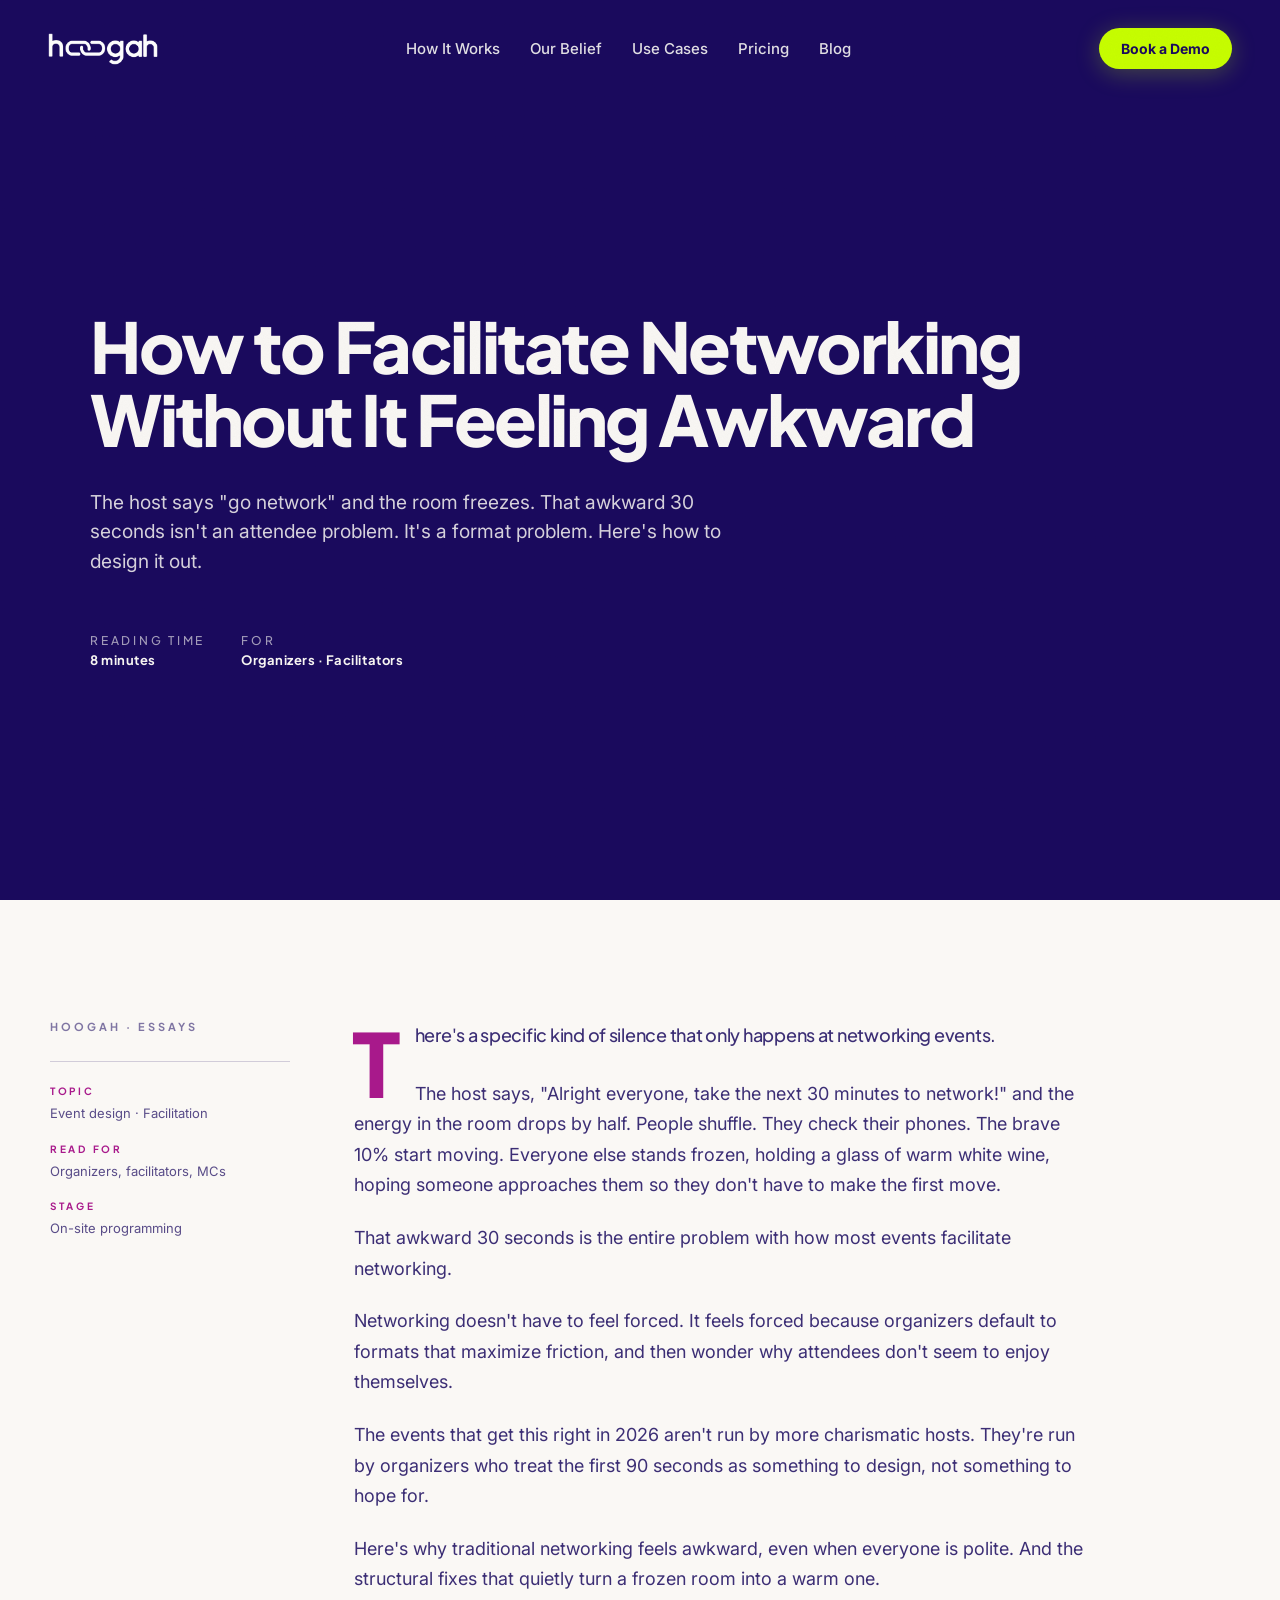
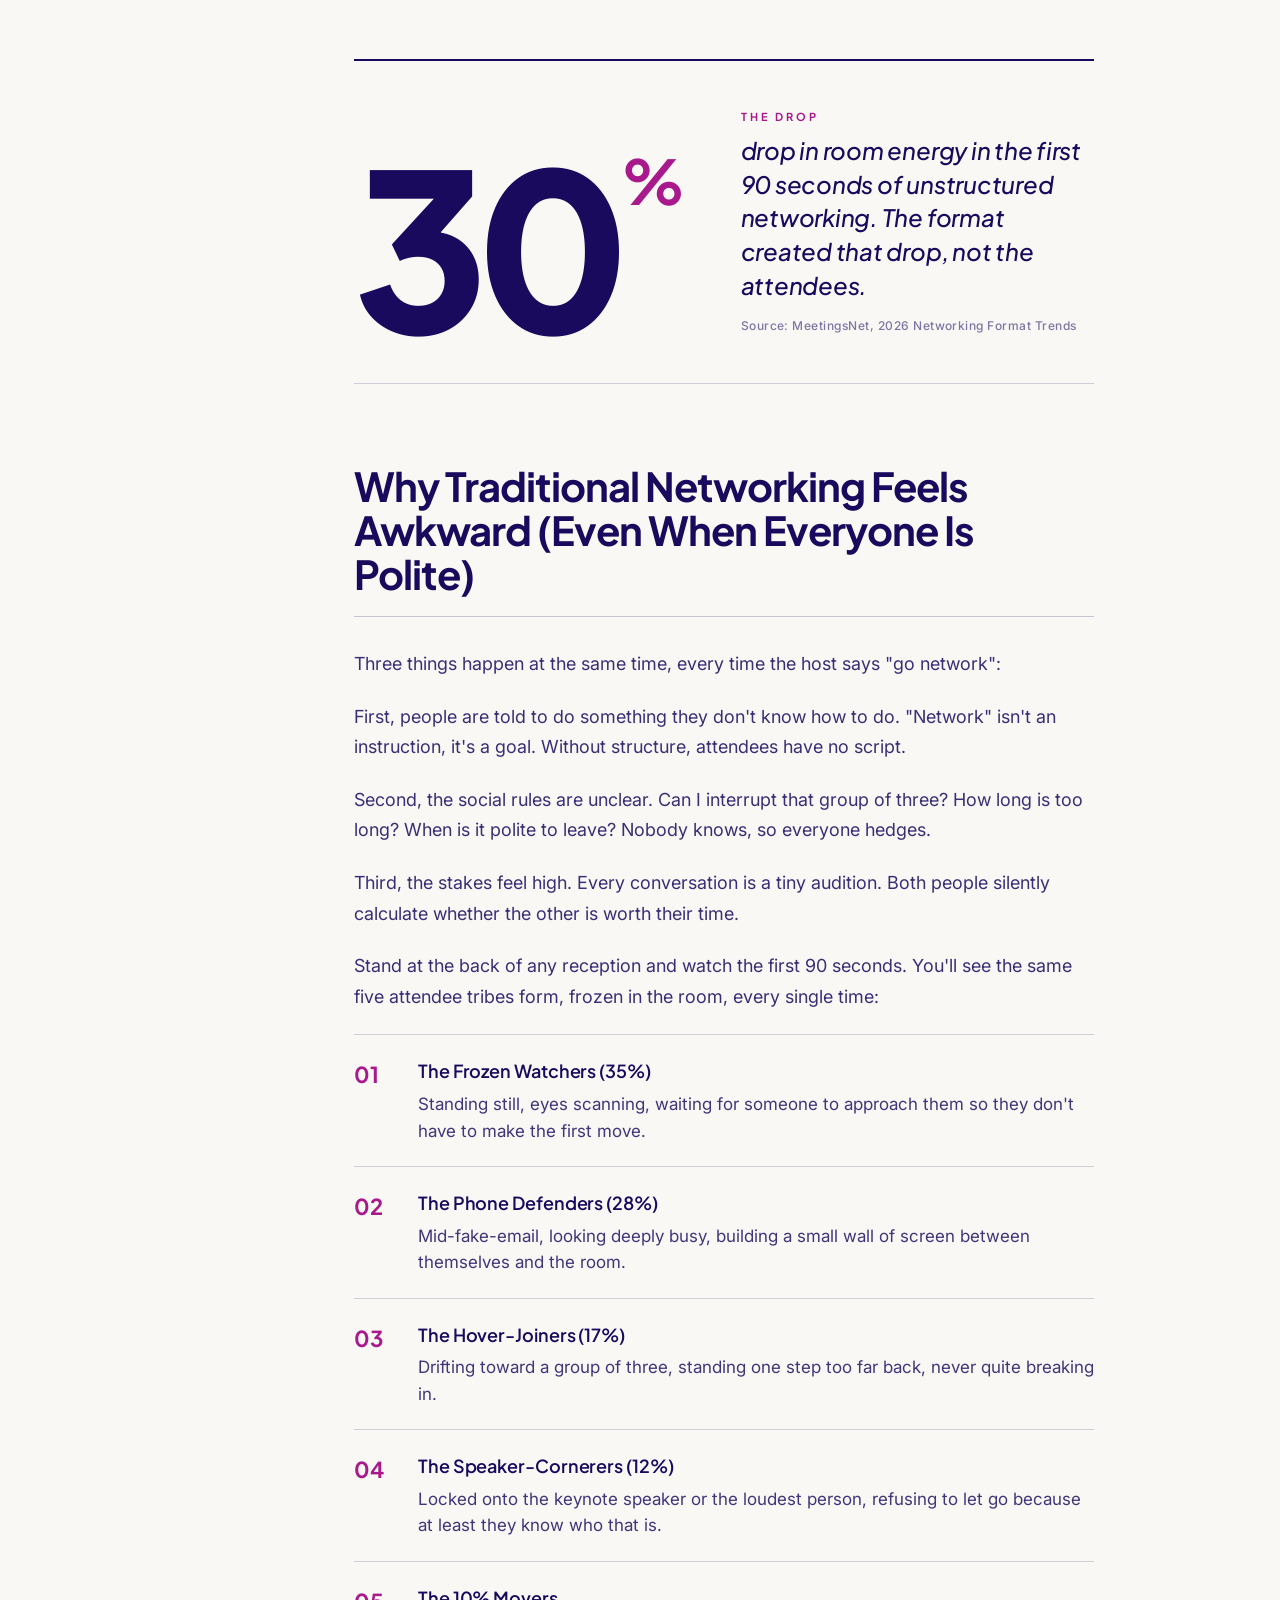
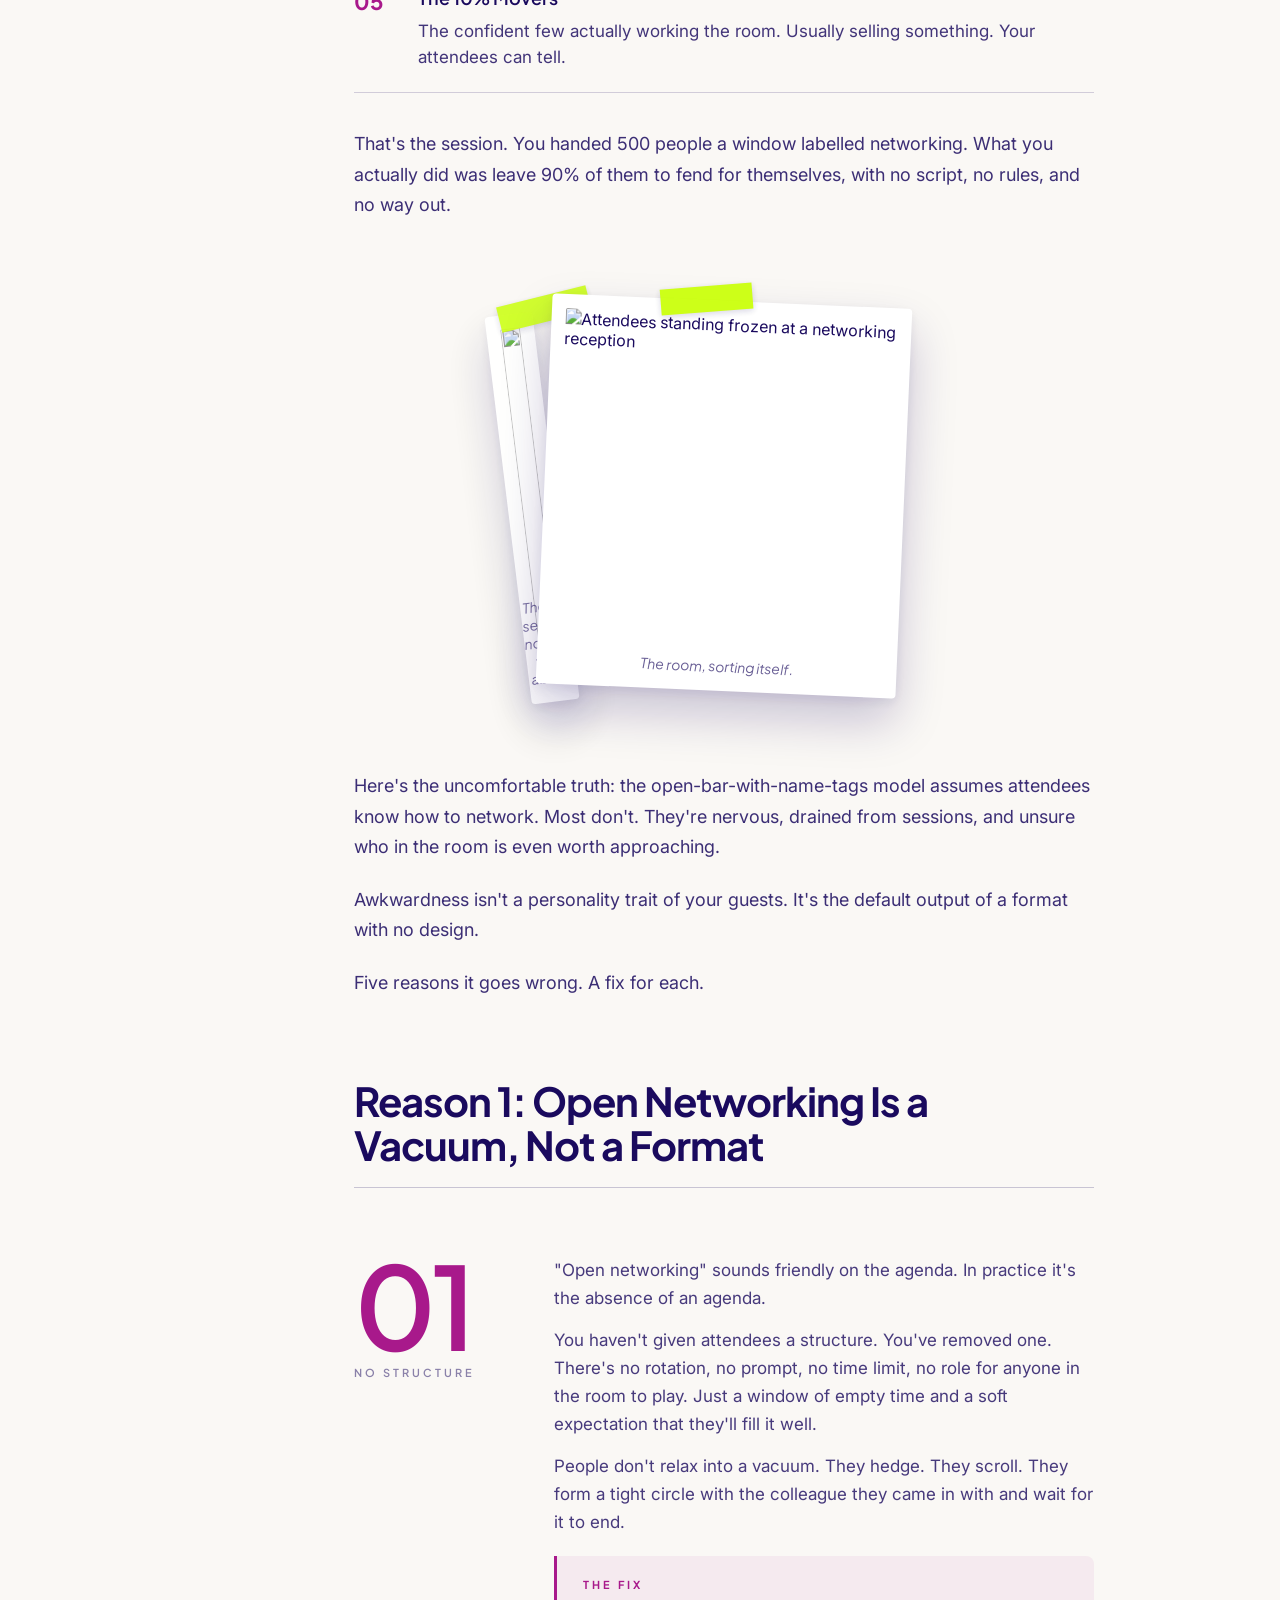
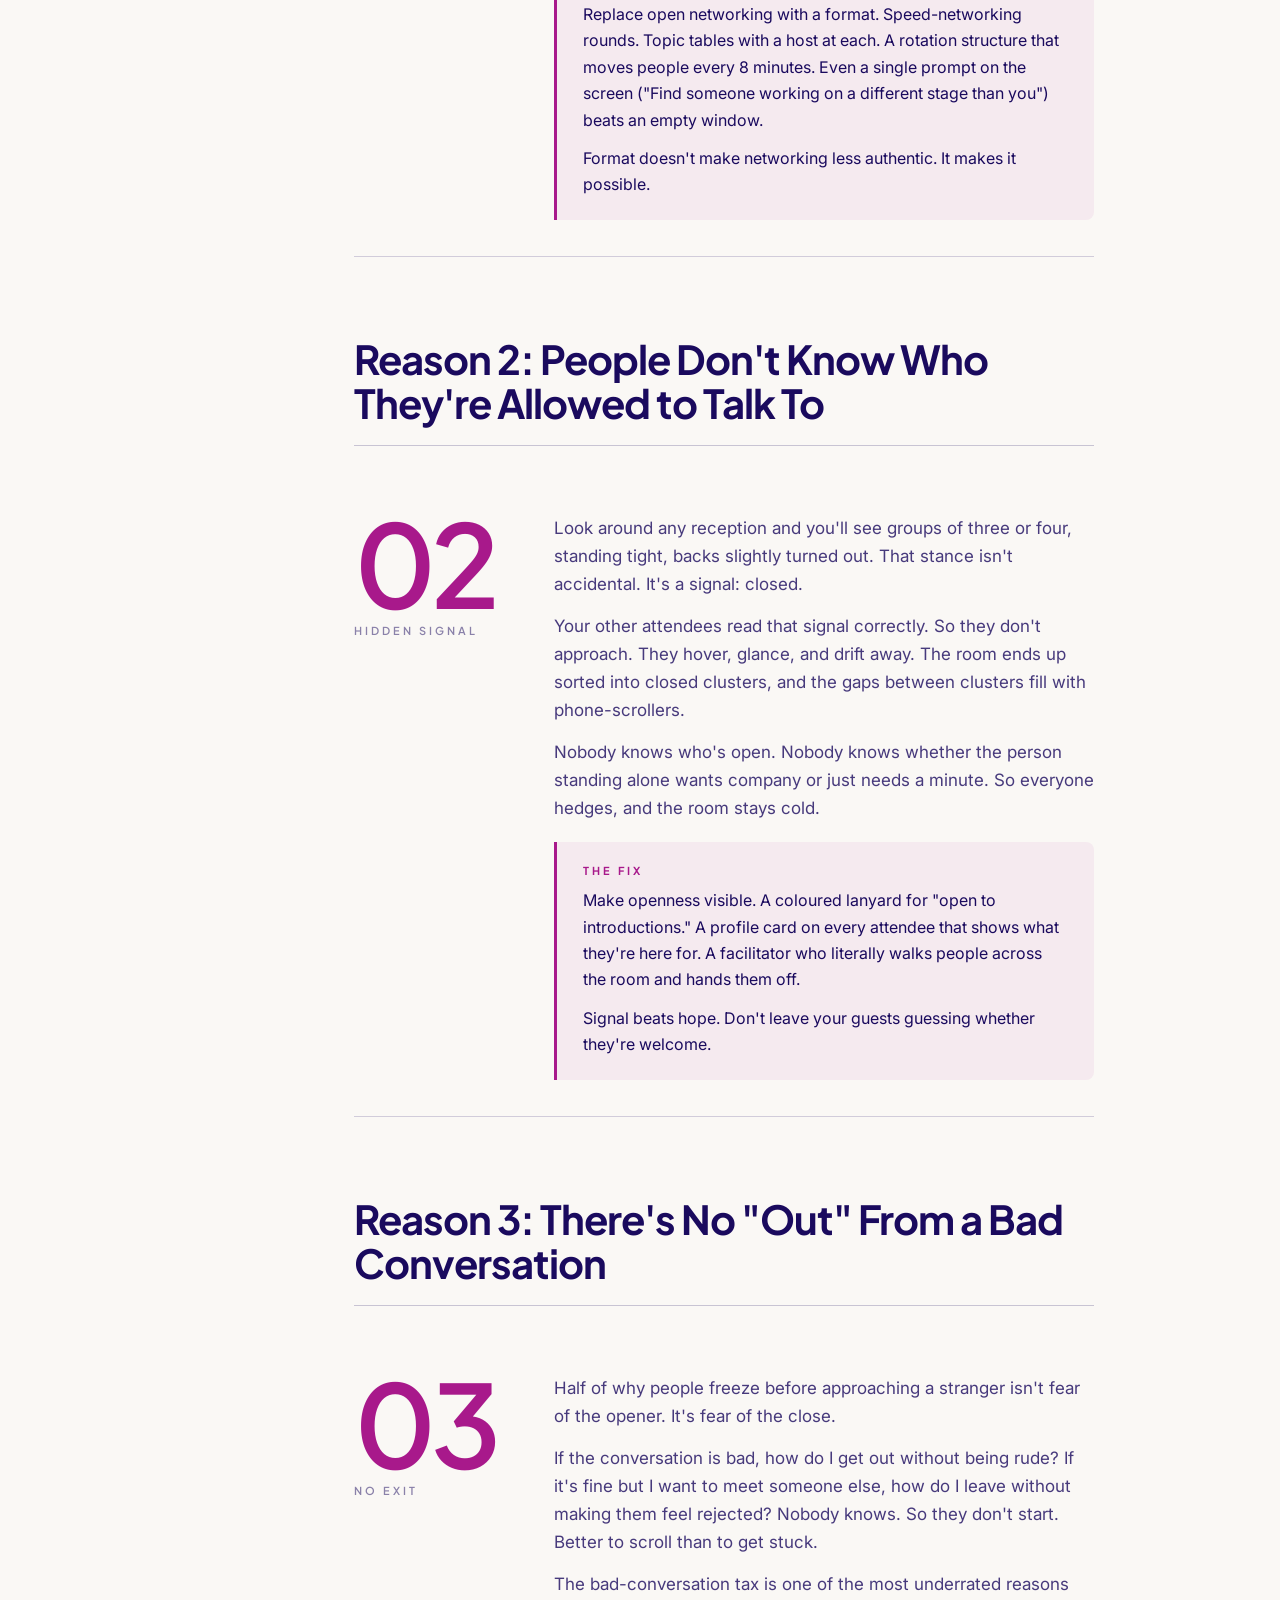
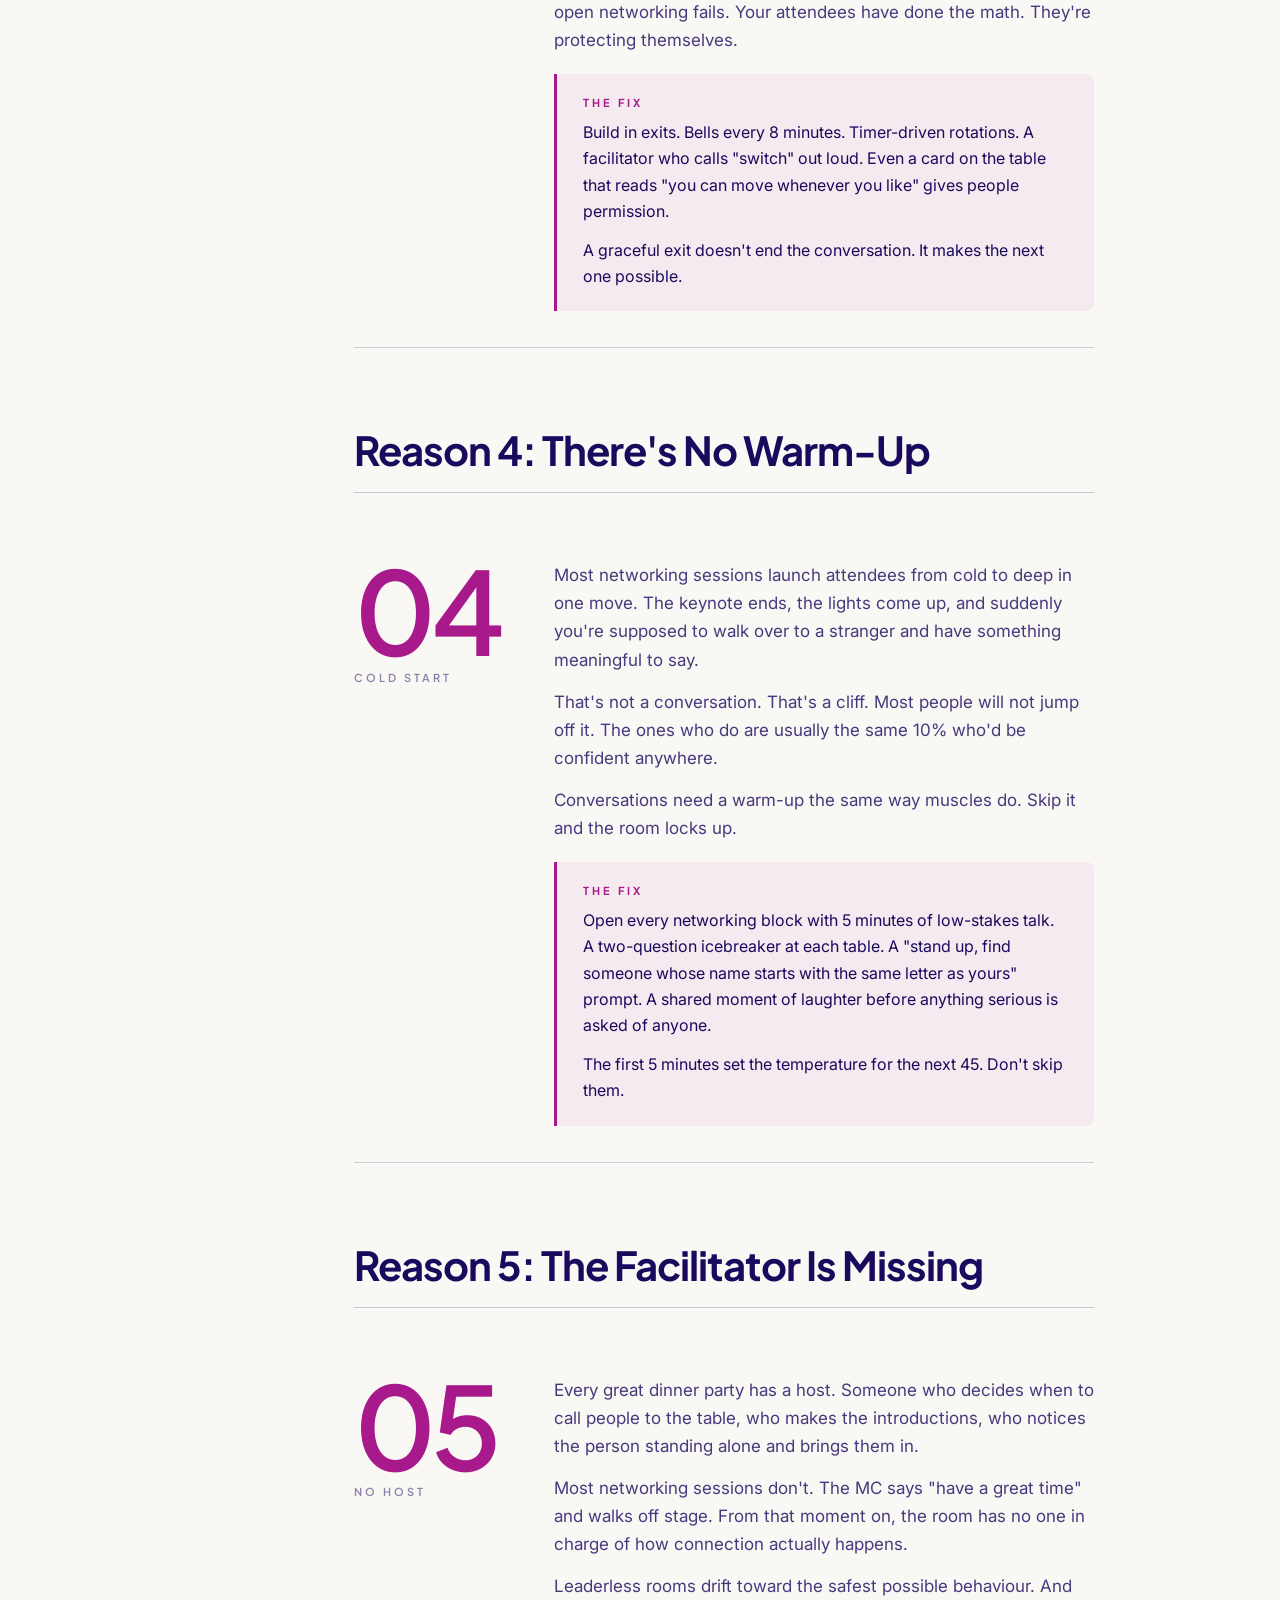
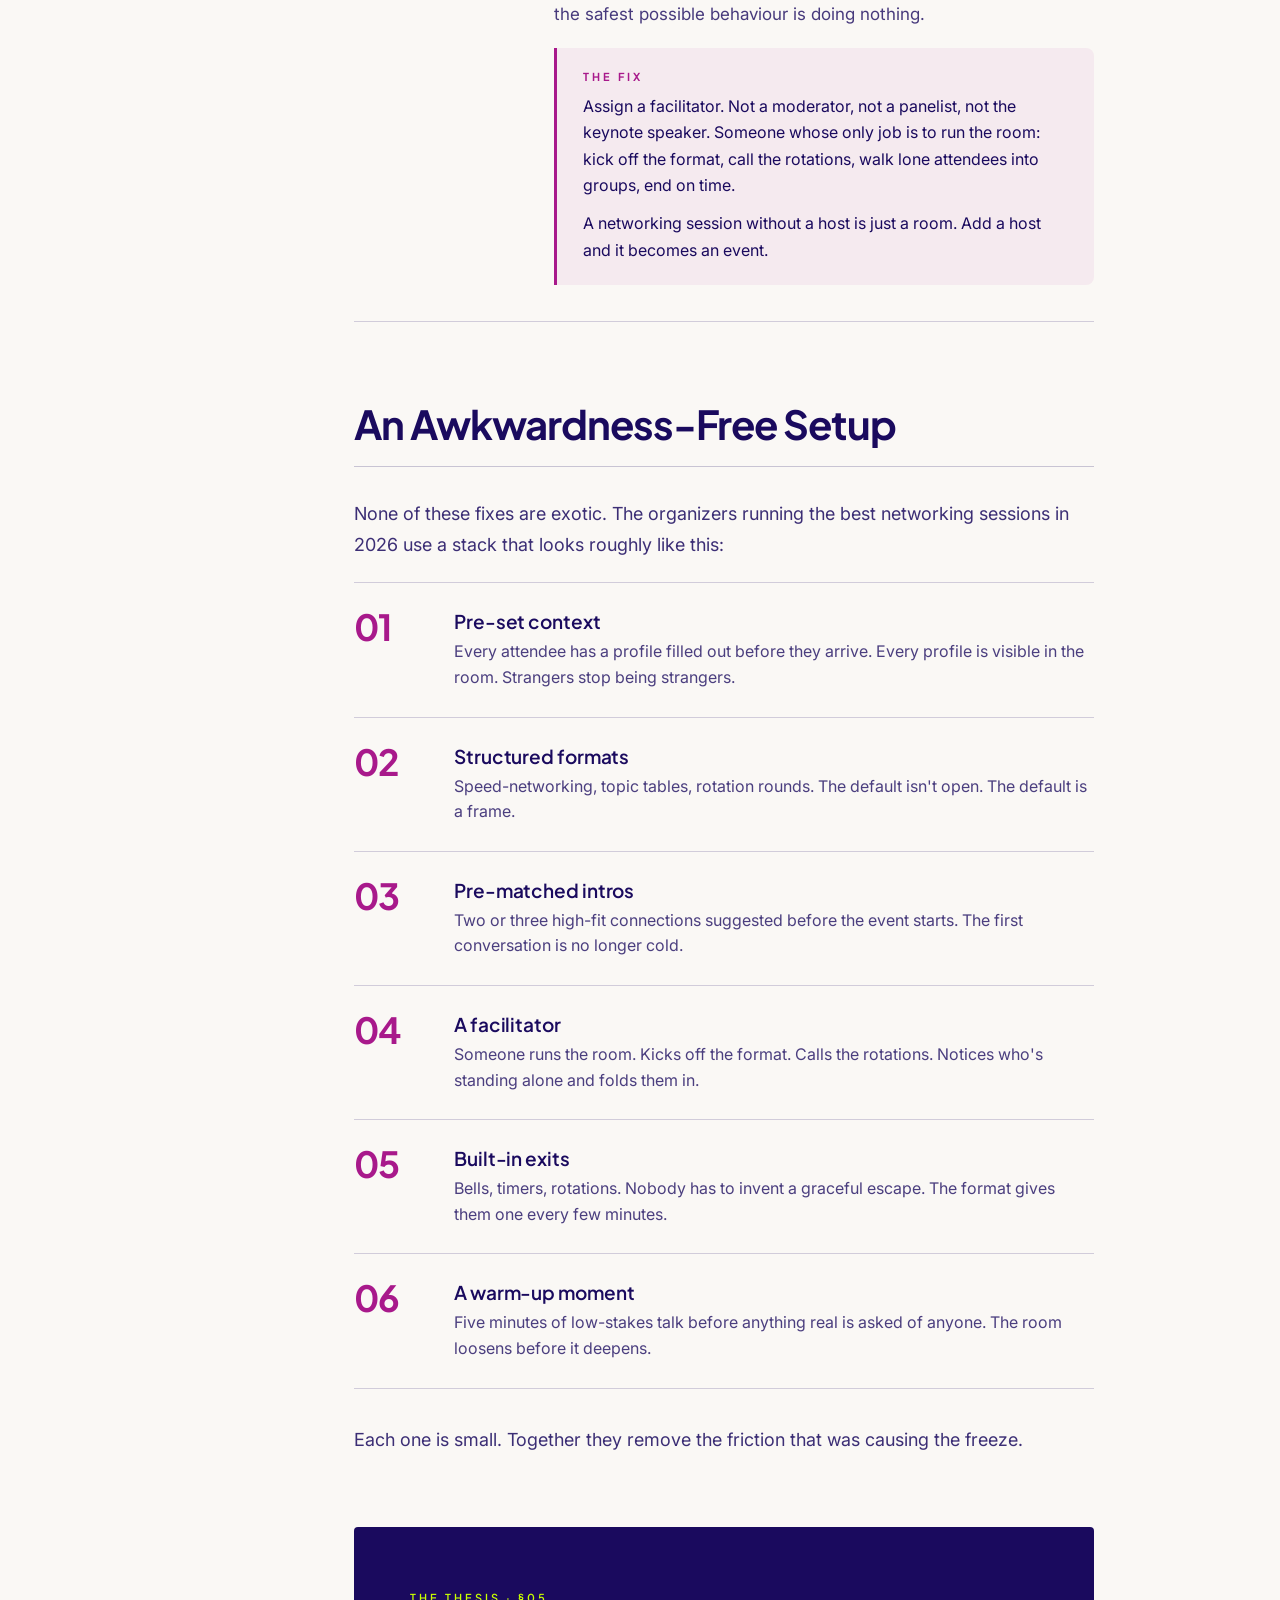
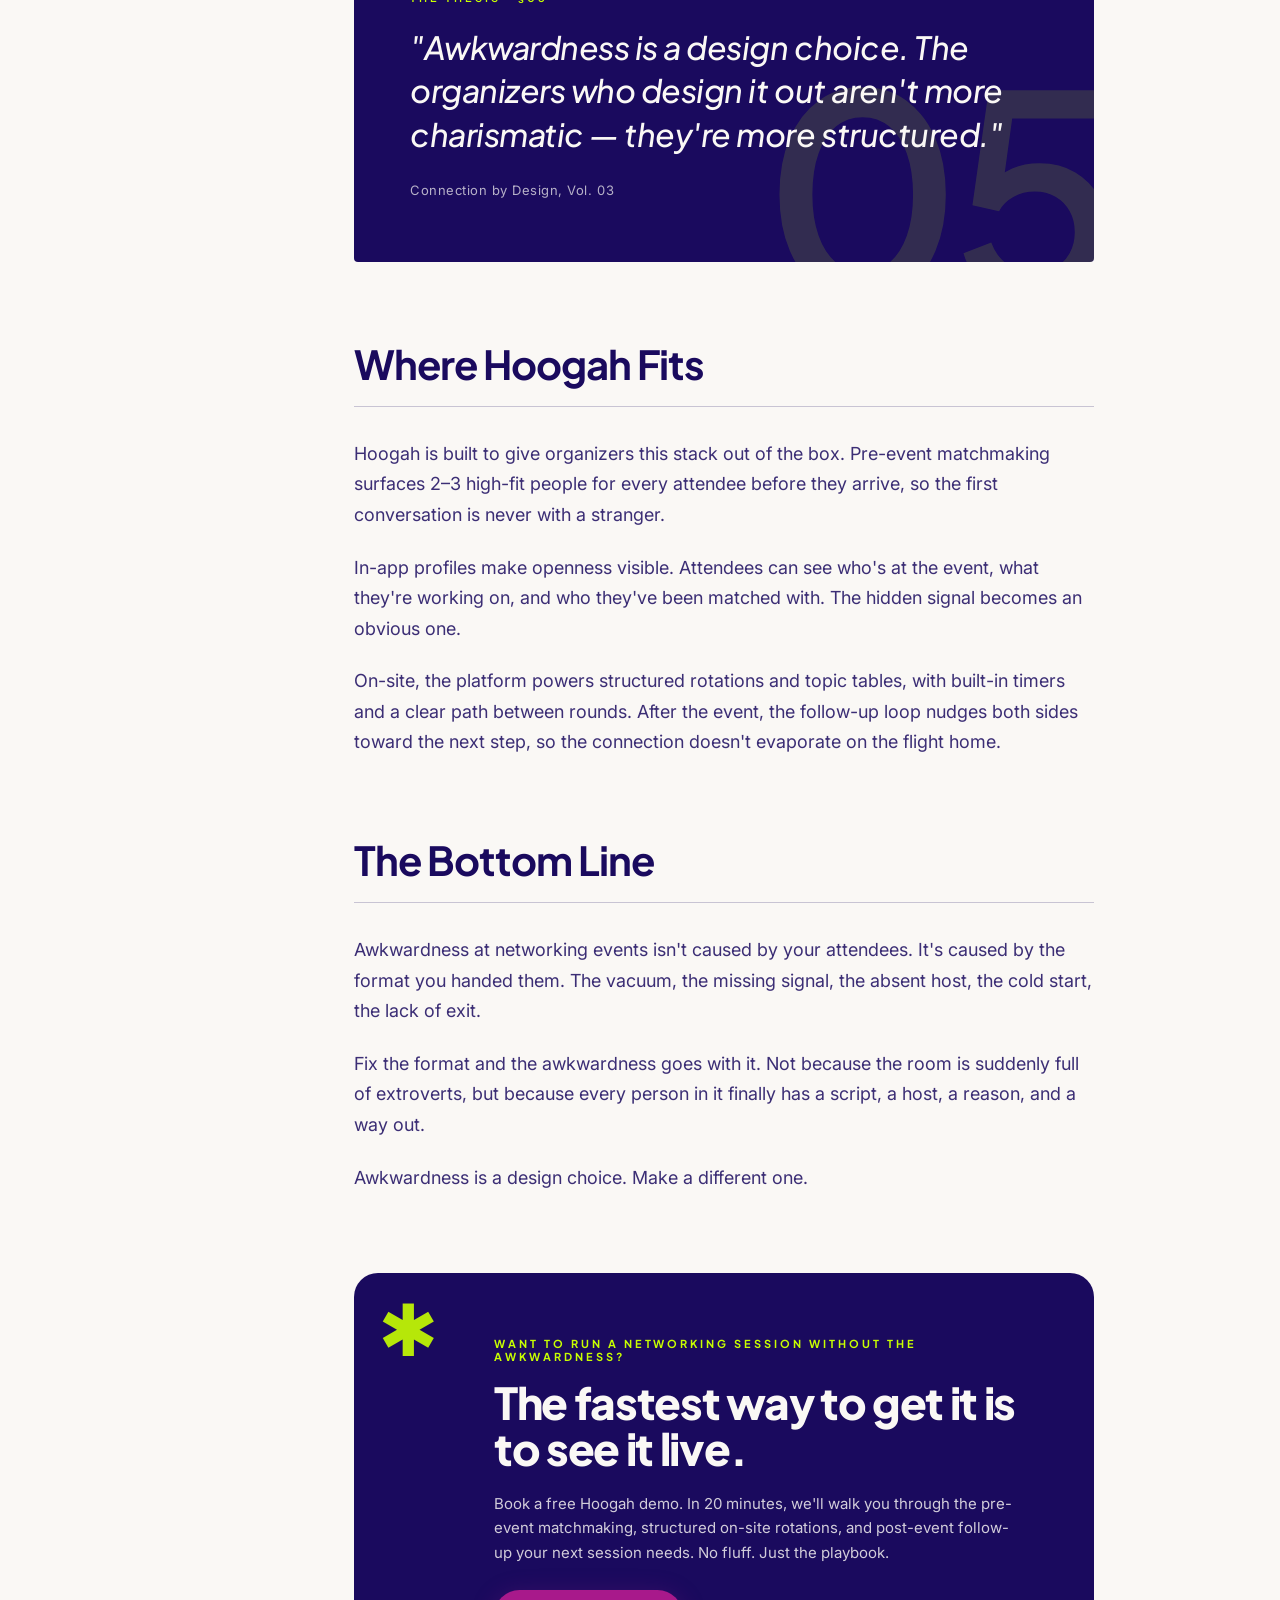
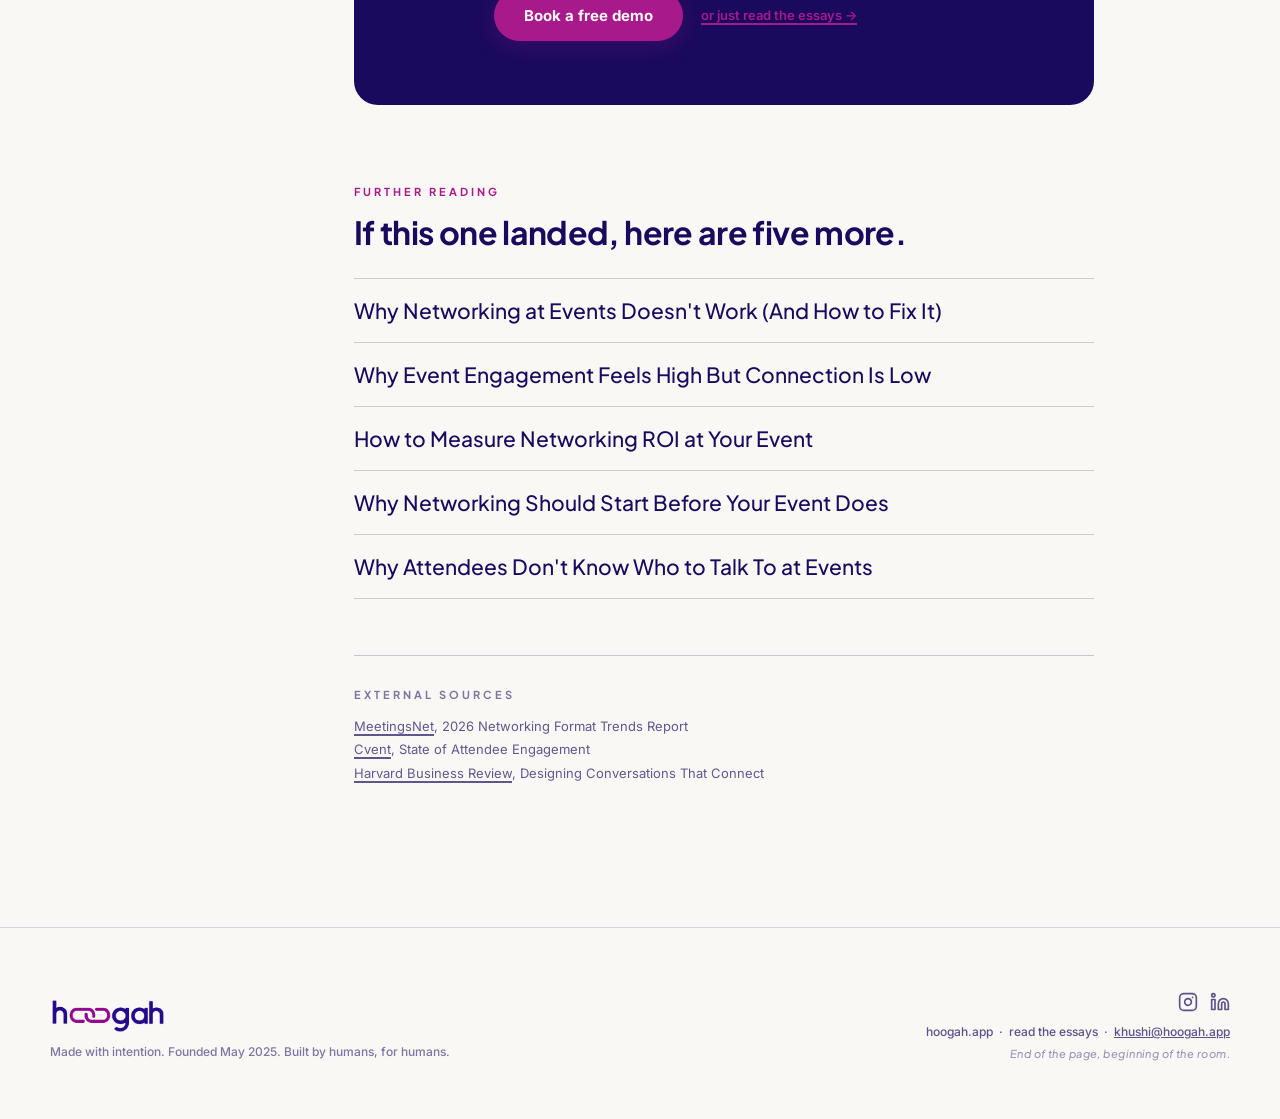
==== blog-drafts/blog-3-facilitate-networking-without-awkwardness.html @ f961cee0 "blog drafts: add posts 2-6 + mirror brand logos to public/" ====
<!doctype html>
<html lang="en">
<head>
<meta charset="utf-8">
<meta name="viewport" content="width=device-width, initial-scale=1">
<title>How to Facilitate Networking Events Without the Awkwardness | Hoogah</title>
<link rel="canonical" href="https://hoogah.com/blog/facilitate-networking-events">
<meta name="description" content="Traditional networking formats feel forced and awkward. Here's how to facilitate networking events that feel natural, and build real connection in 2026.">
<link rel="preconnect" href="https://fonts.googleapis.com">
<link rel="preconnect" href="https://fonts.gstatic.com" crossorigin>
<link href="https://fonts.googleapis.com/css2?family=Inter:wght@400;500;600;700&family=Plus+Jakarta+Sans:wght@400;500;600;700;800&display=swap" rel="stylesheet">
<style>
  :root {
    --cream: #faf8f5;
    --navy: #1a0a5e;
    --magenta: #a8198b;
    --lime: #c8ff00;
    --font-body: 'Inter', system-ui, sans-serif;
    --font-display: 'Plus Jakarta Sans', system-ui, sans-serif;
  }
  *, *::before, *::after { box-sizing: border-box; }
  html { scroll-behavior: smooth; }
  body {
    margin: 0; background: var(--cream); color: var(--navy);
    font-family: var(--font-body); -webkit-font-smoothing: antialiased;
    text-rendering: optimizeLegibility;
  }
  a { color: inherit; }
  img { display: block; max-width: 100%; }
  ::selection { background: var(--lime); color: var(--navy); }

  /* Premium grain — fixed overlay, blends with everything */
  .grain { position: fixed; inset: 0; pointer-events: none; z-index: 999; opacity: .045; mix-blend-mode: multiply;
    background-image: url("data:image/svg+xml;utf8,<svg viewBox='0 0 200 200' xmlns='http://www.w3.org/2000/svg'><filter id='n'><feTurbulence type='fractalNoise' baseFrequency='0.85' numOctaves='2' stitchTiles='stitch'/><feColorMatrix values='0 0 0 0 0  0 0 0 0 0  0 0 0 0 0  0 0 0 0.5 0'/></filter><rect width='100%' height='100%' filter='url(%23n)'/></svg>");
    background-size: 200px 200px;
  }

  /* Scroll progress bar */
  .read-progress { position: fixed; top: 0; left: 0; height: 3px; width: 0%; background: linear-gradient(90deg, var(--lime) 0%, var(--magenta) 100%); z-index: 100; transition: width .1s linear; box-shadow: 0 0 12px rgba(200,255,0,.5); }

  /* ===== NAV (dark, sticky) ===== */
  .nav {
    position: fixed; top: 0; inset-inline: 0; z-index: 50;
    transition: background .3s ease, box-shadow .3s ease, transform .3s ease;
  }
  .nav.scrolled {
    background: rgba(26,10,94,.85); backdrop-filter: blur(10px);
    box-shadow: 0 4px 24px rgba(0,0,0,.25);
  }
  .nav-row { max-width: 1440px; margin: 0 auto; padding: 16px 20px; display: flex; align-items: center; justify-content: space-between; }
  .nav-brand { display: block; line-height: 0; }
  .nav-brand img { display: block; height: 26px; width: auto; }
  @media (min-width: 1024px) { .nav-brand img { height: 32px; } }
  .nav-links { display: none; gap: 30px; }
  .nav-links a { color: rgba(250,248,245,.9); text-decoration: none; font-size: 15px; font-weight: 500; transition: color .2s; }
  .nav-links a:hover { color: var(--lime); }
  .nav-cta { background: var(--lime); color: var(--navy); padding: 12px 22px; border-radius: 999px; font-weight: 700; font-size: 14px; border: 0; cursor: pointer; transition: transform .3s, box-shadow .3s; box-shadow: 0 4px 24px rgba(200,255,0,.25); font-family: var(--font-body); }
  .nav-cta:hover { transform: translateY(-3px); box-shadow: 0 12px 40px rgba(200,255,0,.35); filter: brightness(.96); }
  @media (min-width: 1024px) { .nav-row { padding: 28px 48px; } .nav-links { display: flex; } }

  /* Mobile hamburger (decorative, matches preview) */
  .nav-burger { display: inline-flex; align-items: center; justify-content: center; height: 40px; width: 40px; border-radius: 999px; border: 1px solid rgba(250,248,245,.3); background: transparent; cursor: pointer; transition: background .2s; position: relative; z-index: 80; }
  .nav-burger:hover { background: rgba(250,248,245,.1); }
  .nav-burger span { display: block; width: 18px; height: 1.5px; background: var(--cream); position: relative; transition: background-color .15s ease; }
  .nav-burger span::before, .nav-burger span::after { content: ''; position: absolute; left: 0; width: 18px; height: 1.5px; background: var(--cream); transition: transform .3s cubic-bezier(.4,0,.2,1), top .3s cubic-bezier(.4,0,.2,1); }
  .nav-burger span::before { top: -6px; } .nav-burger span::after { top: 6px; }
  .nav-burger.is-open span { background-color: transparent; }
  .nav-burger.is-open span::before { top: 0; transform: rotate(45deg); }
  .nav-burger.is-open span::after { top: 0; transform: rotate(-45deg); }
  @media (min-width: 1024px) { .nav-burger { display: none; } }

  /* Mobile/tablet drawer (dark, matches preview Nav.tsx) */
  .nav-drawer-root { position: fixed; inset: 0; z-index: 70; pointer-events: none; visibility: hidden; }
  .nav-drawer-root.is-open { pointer-events: auto; visibility: visible; }
  .nav-drawer-backdrop { position: absolute; inset: 0; background: rgba(26,10,94,.6); opacity: 0; transition: opacity .3s ease-out; }
  .nav-drawer-root.is-open .nav-drawer-backdrop { opacity: 1; }
  .nav-drawer { position: absolute; top: 0; left: 0; height: 100svh; width: 270px; max-width: 85vw; background: var(--navy); box-shadow: 16px 0 40px rgba(0,0,0,.25); padding: 80px 16px 32px; display: flex; flex-direction: column; transform: translateX(-100%); transition: transform .4s ease-out; }
  .nav-drawer-root.is-open .nav-drawer { transform: translateX(0); }
  @media (min-width: 640px) { .nav-drawer { padding: 96px 24px 32px; } }
  .nav-drawer a.link { display: block; padding: 10px 0; border-bottom: 1px solid rgba(250,248,245,.1); font-family: var(--font-display); font-weight: 600; font-size: 15px; color: var(--cream); text-decoration: none; transition: color .2s; }
  @media (min-width: 640px) { .nav-drawer a.link { padding: 16px 0; font-size: 20px; } }
  .nav-drawer a.link:hover { color: var(--lime); }
  .nav-drawer .drawer-cta { margin-top: 16px; align-self: flex-start; background: var(--lime); color: var(--navy); border: 0; cursor: pointer; padding: 10px 20px; border-radius: 999px; font-family: var(--font-body); font-weight: 700; font-size: 13px; box-shadow: 0 4px 24px rgba(200,255,0,.25); transition: transform .3s, box-shadow .3s; }
  @media (min-width: 640px) { .nav-drawer .drawer-cta { margin-top: 24px; padding: 14px 28px; font-size: 15px; } }
  .nav-drawer .drawer-cta:hover { transform: translateY(-3px); box-shadow: 0 12px 40px rgba(200,255,0,.35); }
  body.drawer-open { overflow: hidden; }
  .nav-cta.mobile-hide { display: none; }
  @media (min-width: 1024px) { .nav-cta.mobile-hide { display: inline-flex; } }
  .nav-right { display: flex; align-items: center; gap: 12px; }

  /* ===== HERO (dark navy photo) ===== */
  .hero { position: relative; isolation: isolate; overflow: hidden; min-height: 100svh; background: var(--navy); color: var(--cream); padding: 130px 20px 80px; display: flex; align-items: center; }
  .hero::before {
    content: ''; position: absolute; inset: 0; z-index: -2;
    background-image: url('https://images.unsplash.com/photo-1540575467063-178a50c2df87?auto=format&fit=crop&w=2400&q=80');
    background-size: cover; background-position: center;
  }
  .hero::after {
    content: ''; position: absolute; inset: 0; z-index: -1;
    background: linear-gradient(95deg, rgba(26,10,94,.95) 0%, rgba(26,10,94,.82) 38%, rgba(26,10,94,.55) 75%, rgba(26,10,94,.42) 100%);
  }
  .hero-inner { max-width: 1100px; margin: 0 auto; width: 100%; }
  .hero-eyebrow { display: inline-flex; align-items: center; gap: 14px; font-family: var(--font-display); font-size: 12px; font-weight: 600; letter-spacing: .27em; text-transform: uppercase; color: var(--lime); }
  .hero-eyebrow::before { content: ''; width: 36px; height: 1px; background: var(--lime); }
  .hero h1 {
    margin: 28px 0 0;
    font-family: var(--font-display); font-weight: 800;
    font-size: 70px; line-height: 1.04; letter-spacing: -.035em;
    max-width: 980px;
  }
  .hero h1 em { font-style: normal; color: inherit; position: relative; display: inline-block; z-index: 1; }
  .hero h1 em::after { display: none; }
  .hero-sub {
    margin: 32px 0 0; max-width: 660px;
    font-size: clamp(17px, 1.5vw, 21px); line-height: 1.55;
    color: rgba(250,248,245,.85);
  }
  .hero-meta {
    margin-top: 56px; display: flex; flex-wrap: wrap; gap: 36px;
    font-family: var(--font-display); font-size: 12px; font-weight: 500;
    letter-spacing: .23em; text-transform: uppercase; color: rgba(250,248,245,.62);
  }
  .hero-meta strong { display: block; color: var(--cream); font-weight: 700; font-size: 13px; letter-spacing: .04em; text-transform: none; margin-top: 4px; }
  .hero-scroll {
    position: absolute; bottom: 28px; left: 50%; transform: translateX(-50%);
    font-family: var(--font-display); font-size: 11px; letter-spacing: .3em; text-transform: uppercase;
    color: rgba(250,248,245,.55);
    display: none; flex-direction: column; align-items: center; gap: 14px;
  }
  .hero-scroll::after { content: ''; width: 1px; height: 44px; background: linear-gradient(to bottom, rgba(250,248,245,.55), transparent); }

  /* Edition stamp — premium magazine ribbon top-right of hero */
  .edition-stamp { position: absolute; top: 110px; right: 28px; z-index: 5; display: none; }
  @media (min-width: 1024px) { .edition-stamp { display: flex; flex-direction: column; align-items: flex-end; gap: 8px; top: 140px; right: 48px; } }
  .edition-stamp .seal { width: 88px; height: 88px; border-radius: 50%; border: 1.5px solid rgba(200,255,0,.55); display: flex; flex-direction: column; align-items: center; justify-content: center; transform: rotate(8deg); position: relative; backdrop-filter: blur(4px); background: rgba(26,10,94,.18); }
  .edition-stamp .seal::before { content: ''; position: absolute; inset: 6px; border-radius: 50%; border: 1px dashed rgba(200,255,0,.32); }
  .edition-stamp .seal .top { font-family: var(--font-display); font-size: 9px; font-weight: 700; letter-spacing: .28em; color: var(--lime); text-transform: uppercase; }
  .edition-stamp .seal .mid { font-family: var(--font-display); font-size: 26px; font-weight: 800; color: var(--cream); line-height: 1; margin-top: 2px; letter-spacing: -.03em; }
  .edition-stamp .seal .bot { font-family: var(--font-display); font-size: 8px; font-weight: 600; letter-spacing: .28em; color: rgba(250,248,245,.65); text-transform: uppercase; margin-top: 4px; }

  /* ===== ARTICLE ===== */
  .article { background: var(--cream); padding: 80px 20px; }
  @media (min-width: 1024px) { .article { padding: 120px 48px; } }
  .article-grid { max-width: 1180px; margin: 0 auto; display: grid; grid-template-columns: 1fr; gap: 48px; }
  @media (min-width: 1024px) { .article-grid { grid-template-columns: 240px minmax(0, 1fr); gap: 64px; } }

  /* SIDEBAR */
  .sidebar-inner { position: sticky; top: 120px; }
  .sidebar .label { font-family: var(--font-display); font-size: 11px; font-weight: 700; letter-spacing: .27em; text-transform: uppercase; color: rgba(26,10,94,.55); }
  .sidebar h4 { margin: 14px 0 0; font-family: var(--font-display); font-size: 15px; font-weight: 600; color: var(--navy); font-style: italic; letter-spacing: -.005em; }
  .sidebar-meta { margin-top: 28px; padding-top: 22px; border-top: 1px solid rgba(26,10,94,.18); display: flex; flex-direction: column; gap: 18px; font-family: var(--font-body); font-size: 13px; color: rgba(26,10,94,.72); line-height: 1.5; }
  .sidebar-meta b { display: block; font-family: var(--font-display); font-size: 10px; font-weight: 700; letter-spacing: .27em; text-transform: uppercase; color: var(--magenta); margin-bottom: 5px; }

  /* PROSE */
  .prose { max-width: 740px; }
  .prose > * { margin: 0 0 22px; }
  .prose p { font-size: 18px; line-height: 1.7; color: rgba(26,10,94,.85); }
  .prose p strong { color: var(--navy); font-weight: 600; }
  .prose a { color: var(--magenta); text-decoration: underline; text-underline-offset: 3px; text-decoration-thickness: 1.5px; }
  .lede {
    font-family: var(--font-display); font-weight: 500;
    font-size: clamp(22px, 2.4vw, 28px); line-height: 1.4;
    color: var(--navy); letter-spacing: -.015em;
    margin-bottom: 28px !important;
  }
  .lede::first-letter {
    float: left;
    font-family: var(--font-display); font-weight: 800;
    font-size: 88px; line-height: .85;
    margin: 6px 14px 0 -2px;
    color: var(--magenta);
  }

  /* SECTION HEAD */
  .section-head {
    margin-top: 80px; margin-bottom: 32px;
    display: flex; align-items: flex-end; justify-content: space-between; gap: 24px;
    border-bottom: 1px solid rgba(26,10,94,.22); padding-bottom: 20px;
    max-width: 740px;
  }
  .section-head h2 {
    font-family: var(--font-display); font-weight: 700;
    font-size: clamp(28px, 3.4vw, 40px); line-height: 1.1; letter-spacing: -.025em;
    color: var(--navy); margin: 0;
  }
  .section-head .sigil {
    font-family: var(--font-display); font-size: 11px; font-weight: 600;
    letter-spacing: .27em; text-transform: uppercase; color: rgba(26,10,94,.5);
    white-space: nowrap;
  }

  /* REASON CARD */
  .reason {
    display: grid; grid-template-columns: 1fr; gap: 24px;
    padding: 36px 0; border-bottom: 1px solid rgba(26,10,94,.18);
    max-width: 940px;
  }
  @media (min-width: 768px) { .reason { grid-template-columns: 160px minmax(0, 1fr); gap: 40px; } }
  .reason-num { display: flex; align-items: baseline; gap: 12px; }
  @media (min-width: 768px) { .reason-num { display: block; } }
  .reason-num .big {
    font-family: var(--font-display); font-weight: 600;
    font-size: clamp(76px, 9vw, 116px); line-height: .85;
    letter-spacing: -.04em; color: var(--magenta);
  }
  .reason-num .meta {
    margin-top: 12px;
    font-family: var(--font-display); font-size: 11px; font-weight: 600;
    letter-spacing: .27em; text-transform: uppercase; color: rgba(26,10,94,.5);
  }
  .reason-body h3 {
    margin: 0 0 16px;
    font-family: var(--font-display); font-weight: 700;
    font-size: clamp(22px, 2.4vw, 30px); line-height: 1.2; letter-spacing: -.02em;
    color: var(--navy);
  }
  .reason-body p { margin: 0 0 14px; font-size: 17px; line-height: 1.65; color: rgba(26,10,94,.8); }
  .reason-body .fix {
    margin-top: 20px; padding: 22px 26px;
    background: rgba(168,25,139,.06); border-left: 3px solid var(--magenta);
    border-radius: 0 8px 8px 0;
  }
  .reason-body .fix b {
    display: block; font-family: var(--font-display); font-size: 11px; letter-spacing: .27em;
    text-transform: uppercase; color: var(--magenta); font-weight: 700; margin-bottom: 10px;
  }
  .reason-body .fix p { margin: 0; font-size: 16px; line-height: 1.65; color: var(--navy); }
  .reason-body .fix p + p { margin-top: 12px; }

  /* TRIBES LIST */
  .tribes { margin: 0; padding: 0; list-style: none; max-width: 740px; }
  .tribes li {
    counter-increment: tribe;
    padding: 22px 0 22px 64px;
    border-top: 1px solid rgba(26,10,94,.18);
    position: relative; font-size: 17px; line-height: 1.55; color: rgba(26,10,94,.82);
  }
  .tribes li:last-child { border-bottom: 1px solid rgba(26,10,94,.18); }
  .tribes li::before {
    content: counter(tribe, decimal-leading-zero);
    position: absolute; left: 0; top: 22px;
    font-family: var(--font-display); font-weight: 700; font-size: 22px;
    color: var(--magenta); letter-spacing: -.02em;
  }
  .tribes b {
    display: block; font-family: var(--font-display); font-weight: 600;
    font-size: 18px; color: var(--navy); margin-bottom: 6px; letter-spacing: -.005em;
  }

  /* POLAROID — stacked premium variant */
  .polaroid-wrap { margin: 64px auto; display: flex; justify-content: center; max-width: 740px; position: relative; }
  .polaroid {
    position: relative; padding: 14px 14px 56px;
    background: #fff; box-shadow: 0 24px 48px rgba(26,10,94,.22), 0 4px 12px rgba(26,10,94,.08);
    max-width: 360px; border-radius: 4px;
  }
  .polaroid::before {
    content: ''; position: absolute; top: -14px; left: 30%; width: 92px; height: 26px;
    background: var(--lime); opacity: .9; transform: rotate(-7deg);
    box-shadow: 0 2px 6px rgba(26,10,94,.18);
  }
  .polaroid img { width: 100%; height: 320px; object-fit: cover; border-radius: 2px; }
  .polaroid figcaption {
    position: absolute; bottom: 16px; left: 0; right: 0; text-align: center;
    font-family: var(--font-display); font-style: italic; font-size: 14px;
    color: rgba(26,10,94,.65);
  }
  .polaroid-stack { position: relative; }
  .polaroid-stack .polaroid.back {
    position: absolute; top: 12px; left: -36px; transform: rotate(-7deg); opacity: .9;
    z-index: 0;
  }
  .polaroid-stack .polaroid.front { transform: rotate(2.5deg); z-index: 1; }
  @media (max-width: 640px) {
    .polaroid-stack .polaroid.back { display: none; }
    .polaroid-stack .polaroid.front { transform: rotate(-1.5deg); }
  }

  /* STAT FIGURE — huge editorial number */
  .stat-figure { margin: 64px 0; padding: 48px 0; border-top: 2px solid var(--navy); border-bottom: 1px solid rgba(26,10,94,.18); display: grid; grid-template-columns: 1fr; gap: 24px; align-items: end; max-width: 940px; }
  @media (min-width: 768px) { .stat-figure { grid-template-columns: minmax(0, auto) minmax(0, 1fr); gap: 56px; } }
  .stat-figure .num {
    font-family: var(--font-display); font-weight: 800;
    font-size: clamp(120px, 18vw, 220px); line-height: .82; letter-spacing: -.06em;
    color: var(--navy); position: relative; display: inline-block;
  }
  .stat-figure .num sup { font-size: 28%; font-weight: 700; vertical-align: top; margin-left: 4px; color: var(--magenta); letter-spacing: 0; }
  .stat-figure .num::after { content: ''; position: absolute; left: 0; right: 12%; bottom: 8px; height: 16px; background: var(--lime); z-index: -1; opacity: .85; }
  .stat-figure .caption {
    font-family: var(--font-display); font-style: italic; font-weight: 500;
    font-size: clamp(18px, 2vw, 24px); line-height: 1.4; color: var(--navy);
    max-width: 480px; letter-spacing: -.01em;
  }
  .stat-figure .caption b { display: block; margin-bottom: 10px; font-family: var(--font-display); font-style: normal; font-weight: 700; font-size: 11px; letter-spacing: .27em; text-transform: uppercase; color: var(--magenta); }
  .stat-figure .caption .src { display: block; margin-top: 16px; font-family: var(--font-body); font-style: normal; font-size: 12px; letter-spacing: .04em; color: rgba(26,10,94,.55); }

  /* CHAPTER ORNAMENT — between major sections */
  .chapter-mark { margin: 56px 0 32px; display: flex; align-items: center; justify-content: center; gap: 14px; }
  .chapter-mark::before, .chapter-mark::after { content: ''; flex: 1; max-width: 80px; height: 1px; background: rgba(26,10,94,.2); }
  .chapter-mark span { font-family: var(--font-display); font-size: 18px; color: var(--magenta); letter-spacing: .3em; }

  /* AUTHOR SIGNOFF — end-of-essay editorial close */
  .signoff { margin-top: 72px; padding: 36px 0 24px; border-top: 2px solid var(--navy); display: grid; grid-template-columns: 1fr; gap: 24px; max-width: 740px; }
  @media (min-width: 640px) { .signoff { grid-template-columns: 88px minmax(0, 1fr); gap: 28px; align-items: start; } }
  .signoff .avatar {
    width: 88px; height: 88px; border-radius: 50%; overflow: hidden;
    background: var(--navy); position: relative;
    box-shadow: 0 8px 24px rgba(26,10,94,.18);
  }
  .signoff .avatar img { width: 100%; height: 100%; object-fit: cover; }
  .signoff .end-mark { font-family: var(--font-display); font-size: 22px; color: var(--magenta); letter-spacing: .4em; margin-bottom: 18px; }
  .signoff .end-mark::before { content: '✱  ✱  ✱'; }
  .signoff h4 { margin: 0 0 6px; font-family: var(--font-display); font-weight: 700; font-size: 18px; color: var(--navy); letter-spacing: -.01em; }
  .signoff .role { font-family: var(--font-display); font-size: 11px; font-weight: 700; letter-spacing: .26em; text-transform: uppercase; color: var(--magenta); margin: 0 0 14px; }
  .signoff .bio { font-family: var(--font-body); font-size: 14px; line-height: 1.6; color: rgba(26,10,94,.75); margin: 0; max-width: 560px; }
  .signoff .signature { margin-top: 14px; font-family: var(--font-display); font-style: italic; font-size: 18px; color: var(--navy); letter-spacing: -.01em; }

  /* PULLQUOTE (Beliefs #05 style — navy block w/ giant lime numeral) */
  .pullquote {
    margin: 72px 0 60px; padding: 52px 36px;
    background: var(--navy); color: var(--cream); border-radius: 4px;
    position: relative; overflow: hidden; max-width: 940px;
  }
  @media (min-width: 768px) { .pullquote { padding: 64px 56px; } }
  .pullquote::before {
    content: '05'; position: absolute; right: -18px; bottom: -42px;
    font-family: var(--font-display); font-weight: 600;
    font-size: 280px; line-height: .85; color: var(--lime); opacity: .14;
    letter-spacing: -.04em;
  }
  .pullquote .tag {
    font-family: var(--font-display); font-size: 11px; font-weight: 600;
    letter-spacing: .27em; text-transform: uppercase; color: var(--lime);
    margin-bottom: 22px;
  }
  .pullquote p {
    margin: 0; font-family: var(--font-display); font-style: italic; font-weight: 500;
    font-size: clamp(22px, 2.6vw, 32px); line-height: 1.35; letter-spacing: -.015em;
    max-width: 700px; color: var(--cream); position: relative; z-index: 1;
  }
  .pullquote cite {
    display: block; margin-top: 26px; font-style: normal;
    font-family: var(--font-body); font-size: 13px; letter-spacing: .04em;
    color: rgba(250,248,245,.7);
  }

  /* STACK LIST */
  .stack-list { margin: 0; padding: 0; list-style: none; counter-reset: stack; max-width: 940px; }
  .stack-list li {
    counter-increment: stack;
    display: grid; grid-template-columns: 76px 1fr; gap: 24px; align-items: start;
    padding: 26px 0; border-top: 1px solid rgba(26,10,94,.18);
  }
  .stack-list li:last-child { border-bottom: 1px solid rgba(26,10,94,.18); }
  .stack-list li::before {
    content: counter(stack, decimal-leading-zero);
    font-family: var(--font-display); font-weight: 700;
    font-size: 36px; line-height: 1; color: var(--magenta); letter-spacing: -.03em;
  }
  .stack-list .body b {
    display: block; font-family: var(--font-display); font-weight: 600;
    font-size: 19px; color: var(--navy); margin-bottom: 6px; letter-spacing: -.005em;
  }
  .stack-list .body p { margin: 0; font-size: 16px; line-height: 1.6; color: rgba(26,10,94,.78); }

  /* HOOGAH INVITATION (Beliefs final block style) */
  .invitation {
    margin-top: 80px; padding: 52px 28px;
    background: var(--navy); color: var(--cream); border-radius: 24px;
    position: relative; overflow: hidden; max-width: 980px;
  }
  @media (min-width: 768px) { .invitation { padding: 64px 56px; } }
  .invitation::before {
    content: '✱'; position: absolute; top: 18px; left: 24px;
    font-family: var(--font-display); font-size: 72px; line-height: 1; color: rgba(200,255,0,.9);
  }
  .invitation .tag { font-family: var(--font-display); font-size: 11px; font-weight: 700; letter-spacing: .27em; text-transform: uppercase; color: var(--lime); margin: 0 0 16px 84px; }
  .invitation h3 { margin: 0 0 20px 84px; font-family: var(--font-display); font-weight: 800; font-size: clamp(28px, 4vw, 44px); line-height: 1.05; letter-spacing: -.03em; max-width: 600px; }
  .invitation p { margin: 0 0 24px 84px; font-size: 15px; line-height: 1.65; color: rgba(250,248,245,.82); max-width: 520px; }
  .invitation .actions { margin-left: 84px; display: flex; flex-wrap: wrap; gap: 18px; align-items: center; }
  .btn-magenta {
    background: var(--magenta); color: var(--cream); border: 0; cursor: pointer;
    padding: 16px 30px; border-radius: 999px;
    font-family: var(--font-body); font-weight: 700; font-size: 15px;
    box-shadow: 0 4px 24px rgba(168,25,139,.25);
    transition: transform .3s, box-shadow .3s, filter .3s;
  }
  .btn-magenta:hover { transform: translateY(-3px); filter: brightness(1.08); box-shadow: 0 12px 40px rgba(168,25,139,.4); }
  .link-lime { color: var(--lime); font-family: var(--font-body); font-size: 13px; font-weight: 600; text-decoration: none; }
  .link-lime:hover { filter: brightness(1.1); }

  /* FURTHER READING */
  .further { margin-top: 80px; max-width: 740px; }
  .further .label { font-family: var(--font-display); font-size: 11px; font-weight: 700; letter-spacing: .27em; text-transform: uppercase; color: var(--magenta); margin-bottom: 14px; }
  .further h3 { margin: 0 0 26px; font-family: var(--font-display); font-weight: 700; font-size: clamp(24px, 3vw, 32px); letter-spacing: -.02em; color: var(--navy); }
  .further ul { list-style: none; padding: 0; margin: 0; }
  .further li {
    padding: 18px 0; border-top: 1px solid rgba(26,10,94,.18);
    font-family: var(--font-display); font-size: clamp(17px, 1.8vw, 21px); font-weight: 500;
    color: var(--navy); transition: color .25s, padding .25s; cursor: pointer;
    display: flex; align-items: center; justify-content: space-between; gap: 16px;
  }
  .further li:last-child { border-bottom: 1px solid rgba(26,10,94,.18); }
  .further li:hover { color: var(--magenta); padding-left: 8px; }
  .further li::after { content: '→'; color: var(--magenta); opacity: 0; transition: opacity .25s, transform .25s; }
  .further li:hover::after { opacity: 1; transform: translateX(4px); }

  /* SOURCES */
  .sources { margin-top: 56px; padding-top: 32px; border-top: 1px solid rgba(26,10,94,.22); max-width: 740px; }
  .sources .label { font-family: var(--font-display); font-size: 11px; font-weight: 700; letter-spacing: .27em; text-transform: uppercase; color: rgba(26,10,94,.55); margin-bottom: 14px; }
  .sources ul { list-style: none; padding: 0; margin: 0; }
  .sources li { font-size: 13px; line-height: 1.8; color: rgba(26,10,94,.68); font-family: var(--font-body); }

  /* FOOTER */
  .site-footer { background: var(--cream); padding: 30px 20px 30px; border-top: 1px solid rgba(26,10,94,.15); }
  .site-footer-inner { max-width: 1180px; margin: 0 auto; display: grid; grid-template-columns: 1fr; gap: 18px; align-items: end; }
  /* Tablet: 2-col same as desktop, padding stays at 30px */
  @media (min-width: 768px) { .site-footer-inner { grid-template-columns: 1fr 1fr; } .site-footer .right { text-align: right; } }
  /* Desktop: restore larger padding */
  @media (min-width: 1024px) { .site-footer { padding: 64px 20px 48px; } }
  .site-footer .brand img { display: block; height: 36px; width: auto; }
  .site-footer .meta { margin-top: 10px; font-size: 12px; font-weight: 500; color: rgba(26,10,94,.55); }
  .site-footer .right { font-size: 12px; font-weight: 500; color: rgba(26,10,94,.7); }
  .site-footer .end { margin-top: 8px; font-family: var(--font-display); font-style: italic; font-size: 11px; letter-spacing: .04em; color: rgba(26,10,94,.42); }
  .site-footer .socials { margin-bottom: 12px; display: flex; gap: 12px; }
  @media (min-width: 768px) { .site-footer .socials { justify-content: flex-end; } }
  .site-footer .socials a { color: rgba(26,10,94,.7); transition: color .2s; line-height: 0; }
  .site-footer .socials a:hover { color: var(--navy); }
  .site-footer .socials svg { width: 20px; height: 20px; }

  /* ===== MOBILE-ONLY PADDING/MARGIN TIGHTEN (<768px) ===== */
  @media (max-width: 767px) {
    .hero { padding: 30px 18px 30px; }
    .hero h1 { font-size: 40px; line-height: 1.06; }
    .hero-meta { margin-top: 36px; gap: 22px; }
    .article { padding: 48px 18px; }
    .article-grid { gap: 28px; }
    .section-head { margin-top: 48px; margin-bottom: 22px; padding-bottom: 16px; gap: 10px; flex-direction: column-reverse; align-items: flex-start; }
    .section-head .sigil { font-size: 10px; letter-spacing: .24em; }
    .reason { padding: 26px 0; gap: 16px; }
    .reason-body .fix { padding: 18px 20px; }
    .pullquote { margin: 48px 0 40px; padding: 36px 22px; }
    .pullquote::before { font-size: 180px; bottom: -28px; right: -12px; }
    .stack-list li { padding: 22px 0; gap: 18px; grid-template-columns: 60px 1fr; }
    .polaroid-wrap { margin: 36px auto; }
    .invitation { margin-top: 56px; padding: 36px 22px; }
    .invitation::before { font-size: 52px; left: 18px; top: 14px; }
    .invitation .tag,
    .invitation h3,
    .invitation p,
    .invitation .actions { margin-left: 64px; }
    .further { margin-top: 56px; }
    .sources { margin-top: 40px; padding-top: 26px; }
    .lede::first-letter { font-size: 64px; margin: 4px 10px 0 -2px; }
  }

  /* H1 + H2 tablet-only override (768–1023px) */
  @media (min-width: 768px) and (max-width: 1023px) {
    .hero { padding: 80px 20px 30px; min-height: auto; }
    .hero h1 { font-size: 44px; line-height: 1.06; }
    .section-head h2 { font-size: 34px; line-height: 1.1; }
  }

  /* Hide section sigils */
  .section-head .sigil { display: none; }
</style>
</head>
<body>

<div class="grain" aria-hidden="true"></div>
<div class="read-progress" id="read-progress" aria-hidden="true"></div>

<header class="nav" id="nav">
  <div class="nav-row">
    <a href="/" class="nav-brand" aria-label="Hoogah home">
      <img src="../public/images/brand/logo-white-tight.png" alt="Hoogah">
    </a>
    <nav class="nav-links">
      <a href="#how-it-works">How It Works</a>
      <a href="#origin">Our Belief</a>
      <a href="#use-cases">Use Cases</a>
      <a href="#pricing">Pricing</a>
      <a href="#blog">Blog</a>
    </nav>
    <div class="nav-right">
      <button class="nav-cta mobile-hide" type="button" onclick="window.location.href='mailto:khushi@hoogah.app?subject=Hoogah%20Demo'">Book a Demo</button>
      <button class="nav-burger" id="nav-burger" type="button" aria-label="Open menu" aria-expanded="false" aria-controls="nav-drawer"><span></span></button>
    </div>
  </div>
</header>

<div class="nav-drawer-root" id="nav-drawer-root" aria-hidden="true">
  <div class="nav-drawer-backdrop" id="nav-drawer-backdrop"></div>
  <aside class="nav-drawer" id="nav-drawer" role="dialog" aria-label="Site menu">
    <a href="#how-it-works" class="link">How It Works</a>
    <a href="#origin" class="link">Our Belief</a>
    <a href="#use-cases" class="link">Use Cases</a>
    <a href="#pricing" class="link">Pricing</a>
    <a href="#blog" class="link">Blog</a>
    <button class="drawer-cta" type="button" onclick="window.location.href='mailto:khushi@hoogah.app?subject=Hoogah%20Demo'">Book a Demo</button>
  </aside>
</div>

<section class="hero">
  <div class="hero-inner">
    <h1>How to Facilitate Networking <em>Without</em> It Feeling Awkward</h1>
    <p class="hero-sub">The host says "go network" and the room freezes. That awkward 30 seconds isn't an attendee problem. It's a format problem. Here's how to design it out.</p>
    <div class="hero-meta">
      <span>Reading time<strong>8 minutes</strong></span>
      <span>For<strong>Organizers · Facilitators</strong></span>
    </div>
  </div>
  <div class="hero-scroll">Scroll for the diagnosis</div>
</section>

<main class="article">
  <div class="article-grid">

    <aside class="sidebar">
      <div class="sidebar-inner">
        <div class="label">Hoogah · Essays</div>
        <div class="sidebar-meta">
          <div><b>Topic</b>Event design · Facilitation</div>
          <div><b>Read for</b>Organizers, facilitators, MCs</div>
          <div><b>Stage</b>On-site programming</div>
        </div>
      </div>
    </aside>

    <article class="prose">

      <p class="lede">There's a specific kind of silence that only happens at networking events.</p>

      <p>The host says, "Alright everyone, take the next 30 minutes to network!" and the energy in the room drops by half. People shuffle. They check their phones. The brave 10% start moving. Everyone else stands frozen, holding a glass of warm white wine, hoping someone approaches them so they don't have to make the first move.</p>

      <p>That awkward 30 seconds is the entire problem with how most events facilitate networking.</p>

      <p>Networking doesn't have to feel forced. It feels forced because organizers default to formats that maximize friction, and then wonder why attendees don't seem to enjoy themselves.</p>

      <p>The events that get this right in 2026 aren't run by more charismatic hosts. They're run by organizers who treat the first 90 seconds as something to design, not something to hope for.</p>

      <p>Here's why traditional networking feels awkward, even when everyone is polite. And the structural fixes that quietly turn a frozen room into a warm one.</p>

      <!-- STAT FIGURE -->
      <figure class="stat-figure">
        <div class="num">30<sup>%</sup></div>
        <figcaption class="caption">
          <b>The Drop</b>
          drop in room energy in the first 90 seconds of unstructured networking. The format created that drop, not the attendees.
          <span class="src">Source: MeetingsNet, 2026 Networking Format Trends</span>
        </figcaption>
      </figure>

      <!-- DIAGNOSIS -->
      <div class="section-head">
        <h2>Why Traditional Networking Feels Awkward (Even When Everyone Is Polite)</h2>
        <span class="sigil">§ 01 · Diagnosis</span>
      </div>

      <p>Three things happen at the same time, every time the host says "go network":</p>

      <p>First, people are told to do something they don't know how to do. "Network" isn't an instruction, it's a goal. Without structure, attendees have no script.</p>

      <p>Second, the social rules are unclear. Can I interrupt that group of three? How long is too long? When is it polite to leave? Nobody knows, so everyone hedges.</p>

      <p>Third, the stakes feel high. Every conversation is a tiny audition. Both people silently calculate whether the other is worth their time.</p>

      <p>Stand at the back of any reception and watch the first 90 seconds. You'll see the same five attendee tribes form, frozen in the room, every single time:</p>

      <ol class="tribes" style="counter-reset: tribe;">
        <li><b>The Frozen Watchers (35%)</b>Standing still, eyes scanning, waiting for someone to approach them so they don't have to make the first move.</li>
        <li><b>The Phone Defenders (28%)</b>Mid-fake-email, looking deeply busy, building a small wall of screen between themselves and the room.</li>
        <li><b>The Hover-Joiners (17%)</b>Drifting toward a group of three, standing one step too far back, never quite breaking in.</li>
        <li><b>The Speaker-Cornerers (12%)</b>Locked onto the keynote speaker or the loudest person, refusing to let go because at least they know who that is.</li>
        <li><b>The 10% Movers</b>The confident few actually working the room. Usually selling something. Your attendees can tell.</li>
      </ol>

      <p style="margin-top: 36px;">That's the session. You handed 500 people a window labelled networking. What you actually did was leave 90% of them to fend for themselves, with no script, no rules, and no way out.</p>

      <div class="polaroid-wrap">
        <div class="polaroid-stack">
          <figure class="polaroid back" aria-hidden="true">
            <img src="https://images.unsplash.com/photo-1556761175-5973dc0f32e7?auto=format&fit=crop&w=900&q=80" alt="">
            <figcaption>The 90 seconds nobody talks about.</figcaption>
          </figure>
          <figure class="polaroid front">
            <img src="https://images.unsplash.com/photo-1556761175-5973dc0f32e7?auto=format&fit=crop&w=900&q=80" alt="Attendees standing frozen at a networking reception">
            <figcaption>The room, sorting itself.</figcaption>
          </figure>
        </div>
      </div>

      <p>Here's the uncomfortable truth: the open-bar-with-name-tags model assumes attendees know how to network. Most don't. They're nervous, drained from sessions, and unsure who in the room is even worth approaching.</p>

      <p>Awkwardness isn't a personality trait of your guests. It's the default output of a format with no design.</p>

      <p>Five reasons it goes wrong. A fix for each.</p>

      <!-- REASON 1 -->
      <div class="section-head">
        <h2>Reason 1: Open Networking Is a Vacuum, Not a Format</h2>
        <span class="sigil">§ 02 · Reason 01</span>
      </div>
      <div class="reason">
        <div class="reason-num"><div class="big">01</div><div class="meta">No Structure</div></div>
        <div class="reason-body">
          <p>"Open networking" sounds friendly on the agenda. In practice it's the absence of an agenda.</p>
          <p>You haven't given attendees a structure. You've removed one. There's no rotation, no prompt, no time limit, no role for anyone in the room to play. Just a window of empty time and a soft expectation that they'll fill it well.</p>
          <p>People don't relax into a vacuum. They hedge. They scroll. They form a tight circle with the colleague they came in with and wait for it to end.</p>
          <div class="fix">
            <b>The Fix</b>
            <p>Replace open networking with a format. Speed-networking rounds. Topic tables with a host at each. A rotation structure that moves people every 8 minutes. Even a single prompt on the screen ("Find someone working on a different stage than you") beats an empty window.</p>
            <p>Format doesn't make networking less authentic. It makes it possible.</p>
          </div>
        </div>
      </div>

      <!-- REASON 2 -->
      <div class="section-head">
        <h2>Reason 2: People Don't Know Who They're Allowed to Talk To</h2>
        <span class="sigil">§ 02 · Reason 02</span>
      </div>
      <div class="reason">
        <div class="reason-num"><div class="big">02</div><div class="meta">Hidden Signal</div></div>
        <div class="reason-body">
          <p>Look around any reception and you'll see groups of three or four, standing tight, backs slightly turned out. That stance isn't accidental. It's a signal: closed.</p>
          <p>Your other attendees read that signal correctly. So they don't approach. They hover, glance, and drift away. The room ends up sorted into closed clusters, and the gaps between clusters fill with phone-scrollers.</p>
          <p>Nobody knows who's open. Nobody knows whether the person standing alone wants company or just needs a minute. So everyone hedges, and the room stays cold.</p>
          <div class="fix">
            <b>The Fix</b>
            <p>Make openness visible. A coloured lanyard for "open to introductions." A profile card on every attendee that shows what they're here for. A facilitator who literally walks people across the room and hands them off.</p>
            <p>Signal beats hope. Don't leave your guests guessing whether they're welcome.</p>
          </div>
        </div>
      </div>

      <!-- REASON 3 -->
      <div class="section-head">
        <h2>Reason 3: There's No "Out" From a Bad Conversation</h2>
        <span class="sigil">§ 02 · Reason 03</span>
      </div>
      <div class="reason">
        <div class="reason-num"><div class="big">03</div><div class="meta">No Exit</div></div>
        <div class="reason-body">
          <p>Half of why people freeze before approaching a stranger isn't fear of the opener. It's fear of the close.</p>
          <p>If the conversation is bad, how do I get out without being rude? If it's fine but I want to meet someone else, how do I leave without making them feel rejected? Nobody knows. So they don't start. Better to scroll than to get stuck.</p>
          <p>The bad-conversation tax is one of the most underrated reasons open networking fails. Your attendees have done the math. They're protecting themselves.</p>
          <div class="fix">
            <b>The Fix</b>
            <p>Build in exits. Bells every 8 minutes. Timer-driven rotations. A facilitator who calls "switch" out loud. Even a card on the table that reads "you can move whenever you like" gives people permission.</p>
            <p>A graceful exit doesn't end the conversation. It makes the next one possible.</p>
          </div>
        </div>
      </div>

      <!-- REASON 4 -->
      <div class="section-head">
        <h2>Reason 4: There's No Warm-Up</h2>
        <span class="sigil">§ 02 · Reason 04</span>
      </div>
      <div class="reason">
        <div class="reason-num"><div class="big">04</div><div class="meta">Cold Start</div></div>
        <div class="reason-body">
          <p>Most networking sessions launch attendees from cold to deep in one move. The keynote ends, the lights come up, and suddenly you're supposed to walk over to a stranger and have something meaningful to say.</p>
          <p>That's not a conversation. That's a cliff. Most people will not jump off it. The ones who do are usually the same 10% who'd be confident anywhere.</p>
          <p>Conversations need a warm-up the same way muscles do. Skip it and the room locks up.</p>
          <div class="fix">
            <b>The Fix</b>
            <p>Open every networking block with 5 minutes of low-stakes talk. A two-question icebreaker at each table. A "stand up, find someone whose name starts with the same letter as yours" prompt. A shared moment of laughter before anything serious is asked of anyone.</p>
            <p>The first 5 minutes set the temperature for the next 45. Don't skip them.</p>
          </div>
        </div>
      </div>

      <!-- REASON 5 -->
      <div class="section-head">
        <h2>Reason 5: The Facilitator Is Missing</h2>
        <span class="sigil">§ 02 · Reason 05</span>
      </div>
      <div class="reason">
        <div class="reason-num"><div class="big">05</div><div class="meta">No Host</div></div>
        <div class="reason-body">
          <p>Every great dinner party has a host. Someone who decides when to call people to the table, who makes the introductions, who notices the person standing alone and brings them in.</p>
          <p>Most networking sessions don't. The MC says "have a great time" and walks off stage. From that moment on, the room has no one in charge of how connection actually happens.</p>
          <p>Leaderless rooms drift toward the safest possible behaviour. And the safest possible behaviour is doing nothing.</p>
          <div class="fix">
            <b>The Fix</b>
            <p>Assign a facilitator. Not a moderator, not a panelist, not the keynote speaker. Someone whose only job is to run the room: kick off the format, call the rotations, walk lone attendees into groups, end on time.</p>
            <p>A networking session without a host is just a room. Add a host and it becomes an event.</p>
          </div>
        </div>
      </div>

      <!-- THE STACK -->
      <div class="section-head">
        <h2>An Awkwardness-Free Setup</h2>
        <span class="sigil">§ 03 · The Stack</span>
      </div>

      <p>None of these fixes are exotic. The organizers running the best networking sessions in 2026 use a stack that looks roughly like this:</p>

      <ol class="stack-list">
        <li><div class="body"><b>Pre-set context</b><p>Every attendee has a profile filled out before they arrive. Every profile is visible in the room. Strangers stop being strangers.</p></div></li>
        <li><div class="body"><b>Structured formats</b><p>Speed-networking, topic tables, rotation rounds. The default isn't open. The default is a frame.</p></div></li>
        <li><div class="body"><b>Pre-matched intros</b><p>Two or three high-fit connections suggested before the event starts. The first conversation is no longer cold.</p></div></li>
        <li><div class="body"><b>A facilitator</b><p>Someone runs the room. Kicks off the format. Calls the rotations. Notices who's standing alone and folds them in.</p></div></li>
        <li><div class="body"><b>Built-in exits</b><p>Bells, timers, rotations. Nobody has to invent a graceful escape. The format gives them one every few minutes.</p></div></li>
        <li><div class="body"><b>A warm-up moment</b><p>Five minutes of low-stakes talk before anything real is asked of anyone. The room loosens before it deepens.</p></div></li>
      </ol>

      <p style="margin-top: 36px;">Each one is small. Together they remove the friction that was causing the freeze.</p>

      <!-- PULLQUOTE -->
      <div class="pullquote">
        <div class="tag">The Thesis · §05</div>
        <p>"Awkwardness is a design choice. The organizers who design it out aren't more charismatic — they're more structured."</p>
        <cite>Connection by Design, Vol. 03</cite>
      </div>

      <!-- WHERE HOOGAH FITS -->
      <div class="section-head">
        <h2>Where Hoogah Fits</h2>
        <span class="sigil">§ 04 · Hoogah</span>
      </div>

      <p>Hoogah is built to give organizers this stack out of the box. Pre-event matchmaking surfaces 2–3 high-fit people for every attendee before they arrive, so the first conversation is never with a stranger.</p>
      <p>In-app profiles make openness visible. Attendees can see who's at the event, what they're working on, and who they've been matched with. The hidden signal becomes an obvious one.</p>
      <p>On-site, the platform powers structured rotations and topic tables, with built-in timers and a clear path between rounds. After the event, the follow-up loop nudges both sides toward the next step, so the connection doesn't evaporate on the flight home.</p>

      <!-- BOTTOM LINE -->
      <div class="section-head">
        <h2>The Bottom Line</h2>
        <span class="sigil">§ 05 · Conclusion</span>
      </div>

      <p>Awkwardness at networking events isn't caused by your attendees. It's caused by the format you handed them. The vacuum, the missing signal, the absent host, the cold start, the lack of exit.</p>
      <p>Fix the format and the awkwardness goes with it. Not because the room is suddenly full of extroverts, but because every person in it finally has a script, a host, a reason, and a way out.</p>
      <p>Awkwardness is a design choice. Make a different one.</p>

      <!-- INVITATION -->
      <aside class="invitation">
        <div class="tag">Want to Run a Networking Session Without the Awkwardness?</div>
        <h3>The fastest way to get it is to see it live.</h3>
        <p>Book a free Hoogah demo. In 20 minutes, we'll walk you through the pre-event matchmaking, structured on-site rotations, and post-event follow-up your next session needs. No fluff. Just the playbook.</p>
        <div class="actions">
          <button class="btn-magenta" type="button" onclick="window.location.href='mailto:khushi@hoogah.app?subject=Hoogah%20Demo'">Book a free demo</button>
          <a href="#" class="link-lime">or just read the essays →</a>
        </div>
      </aside>

      <!-- FURTHER READING -->
      <section class="further">
        <div class="label">Further Reading</div>
        <h3>If this one landed, here are five more.</h3>
        <ul>
          <li><a href="https://hoogah.com/blog/improve-networking-at-events" style="color:inherit;text-decoration:none;display:block;width:100%;">Why Networking at Events Doesn't Work (And How to Fix It)</a></li>
          <li><a href="https://hoogah.com/blog/why-event-engagement-feels-high-but-connection-is-low" style="color:inherit;text-decoration:none;display:block;width:100%;">Why Event Engagement Feels High But Connection Is Low</a></li>
          <li><a href="https://hoogah.com/blog/measure-networking-roi" style="color:inherit;text-decoration:none;display:block;width:100%;">How to Measure Networking ROI at Your Event</a></li>
          <li><a href="https://hoogah.com/blog/start-networking-before-the-event" style="color:inherit;text-decoration:none;display:block;width:100%;">Why Networking Should Start Before Your Event Does</a></li>
          <li><a href="https://hoogah.com/blog/why-attendees-dont-know-who-to-talk-to-at-events" style="color:inherit;text-decoration:none;display:block;width:100%;">Why Attendees Don't Know Who to Talk To at Events</a></li>
        </ul>
      </section>

      <!-- SOURCES -->
      <section class="sources">
        <div class="label">External Sources</div>
        <ul>
          <li><a href="https://www.meetingsnet.com" target="_blank" rel="noopener noreferrer" style="color:inherit;">MeetingsNet</a>, 2026 Networking Format Trends Report</li>
          <li><a href="https://www.cvent.com" target="_blank" rel="noopener noreferrer" style="color:inherit;">Cvent</a>, State of Attendee Engagement</li>
          <li><a href="https://hbr.org" target="_blank" rel="noopener noreferrer" style="color:inherit;">Harvard Business Review</a>, Designing Conversations That Connect</li>
        </ul>
      </section>

    </article>
  </div>
</main>

<footer class="site-footer">
  <div class="site-footer-inner">
    <div>
      <div class="brand"><img src="../public/images/brand/logo-color-cropped.png" alt="hoogah"></div>
      <p class="meta">Made with intention. Founded May 2025. Built by humans, for humans.</p>
    </div>
    <div class="right">
      <div class="socials">
        <a href="https://www.instagram.com/hoogah.co/" target="_blank" rel="noopener noreferrer" aria-label="Instagram">
          <svg viewBox="0 0 24 24" fill="none" stroke="currentColor" stroke-width="2" stroke-linecap="round" stroke-linejoin="round"><rect width="20" height="20" x="2" y="2" rx="5" ry="5"/><path d="M16 11.37A4 4 0 1 1 12.63 8 4 4 0 0 1 16 11.37z"/><line x1="17.5" x2="17.51" y1="6.5" y2="6.5"/></svg>
        </a>
        <a href="https://www.linkedin.com/company/hoogah1/" target="_blank" rel="noopener noreferrer" aria-label="LinkedIn">
          <svg viewBox="0 0 24 24" fill="none" stroke="currentColor" stroke-width="2" stroke-linecap="round" stroke-linejoin="round"><path d="M16 8a6 6 0 0 1 6 6v7h-4v-7a2 2 0 0 0-2-2 2 2 0 0 0-2 2v7h-4v-7a6 6 0 0 1 6-6z"/><rect width="4" height="12" x="2" y="9"/><circle cx="4" cy="4" r="2"/></svg>
        </a>
      </div>
      hoogah.app &nbsp;·&nbsp; read the essays &nbsp;·&nbsp; <a href="mailto:khushi@hoogah.app" style="color:inherit;">khushi@hoogah.app</a>
      <p class="end">End of the page, beginning of the room.</p>
    </div>
  </div>
</footer>

<script>
  (function () {
    var nav = document.getElementById('nav');
    function onScroll() {
      if (window.scrollY > 24) nav.classList.add('scrolled');
      else nav.classList.remove('scrolled');
    }
    onScroll();
    window.addEventListener('scroll', onScroll, { passive: true });

    // Reading progress bar
    var progress = document.getElementById('read-progress');
    function updateProgress() {
      var docH = document.documentElement.scrollHeight - window.innerHeight;
      var p = docH > 0 ? (window.scrollY / docH) * 100 : 0;
      if (progress) progress.style.width = p + '%';
    }
    updateProgress();
    window.addEventListener('scroll', updateProgress, { passive: true });
    window.addEventListener('resize', updateProgress, { passive: true });

    var burger = document.getElementById('nav-burger');
    var root = document.getElementById('nav-drawer-root');
    var backdrop = document.getElementById('nav-drawer-backdrop');
    var drawer = document.getElementById('nav-drawer');

    function setOpen(open) {
      root.classList.toggle('is-open', open);
      burger.classList.toggle('is-open', open);
      burger.setAttribute('aria-expanded', open ? 'true' : 'false');
      burger.setAttribute('aria-label', open ? 'Close menu' : 'Open menu');
      root.setAttribute('aria-hidden', open ? 'false' : 'true');
      document.body.classList.toggle('drawer-open', open);
    }
    function close() { setOpen(false); }

    if (burger) burger.addEventListener('click', function () { setOpen(!root.classList.contains('is-open')); });
    if (backdrop) backdrop.addEventListener('click', close);
    drawer.querySelectorAll('a.link').forEach(function (a) { a.addEventListener('click', close); });
    document.addEventListener('keydown', function (e) { if (e.key === 'Escape') close(); });
  })();
</script>
</body>
</html>
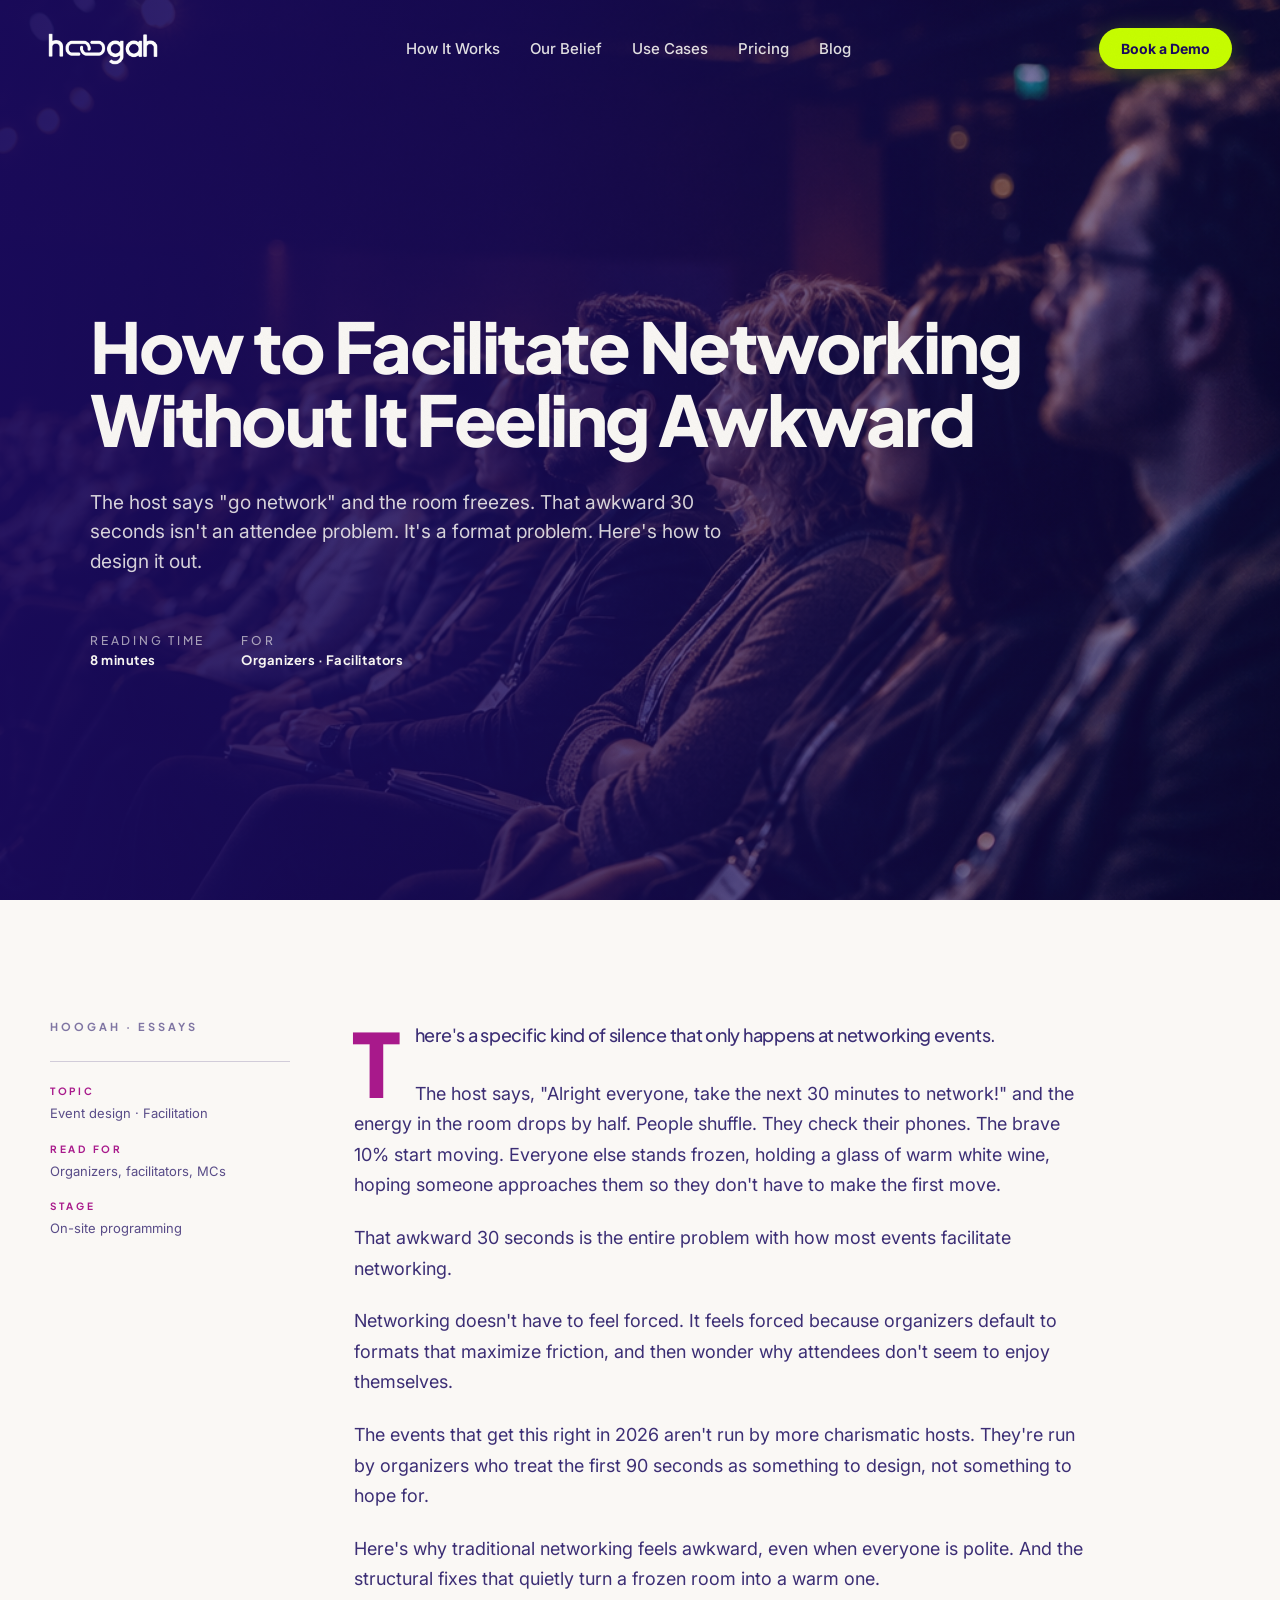
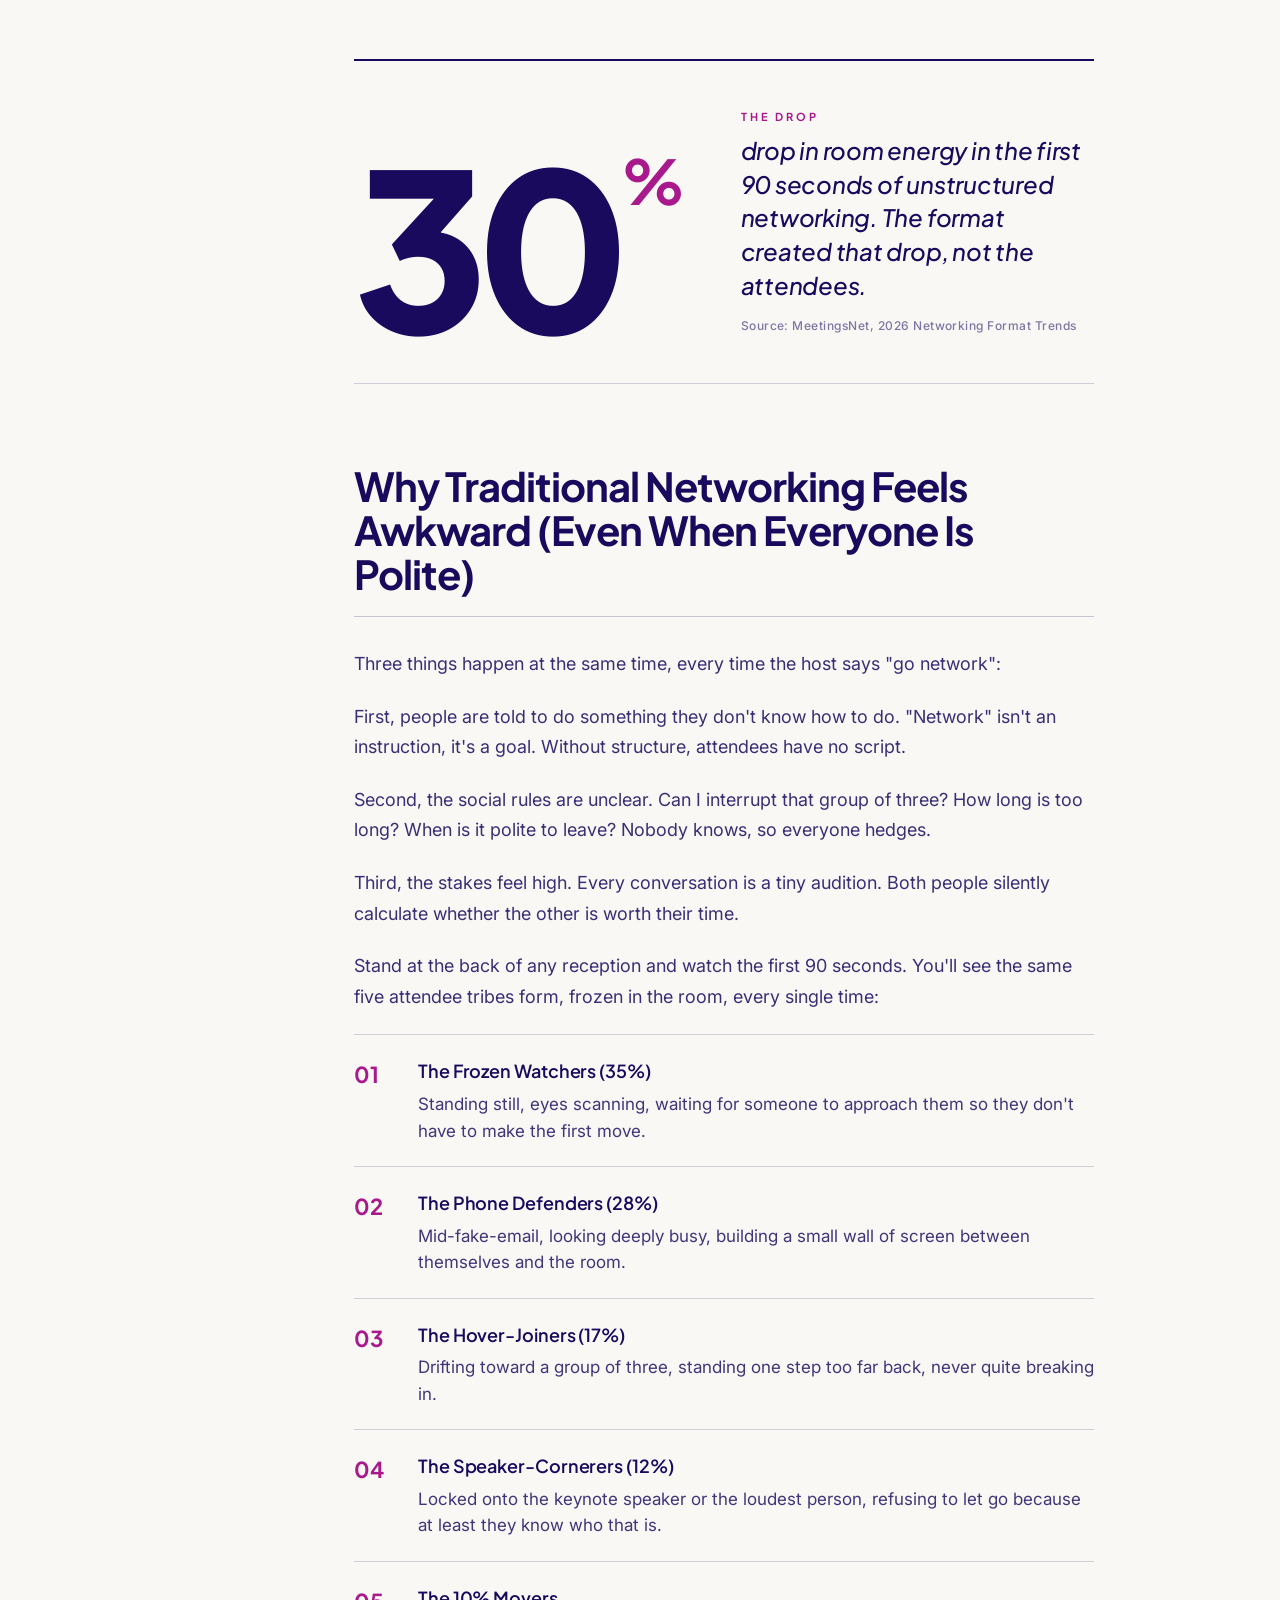
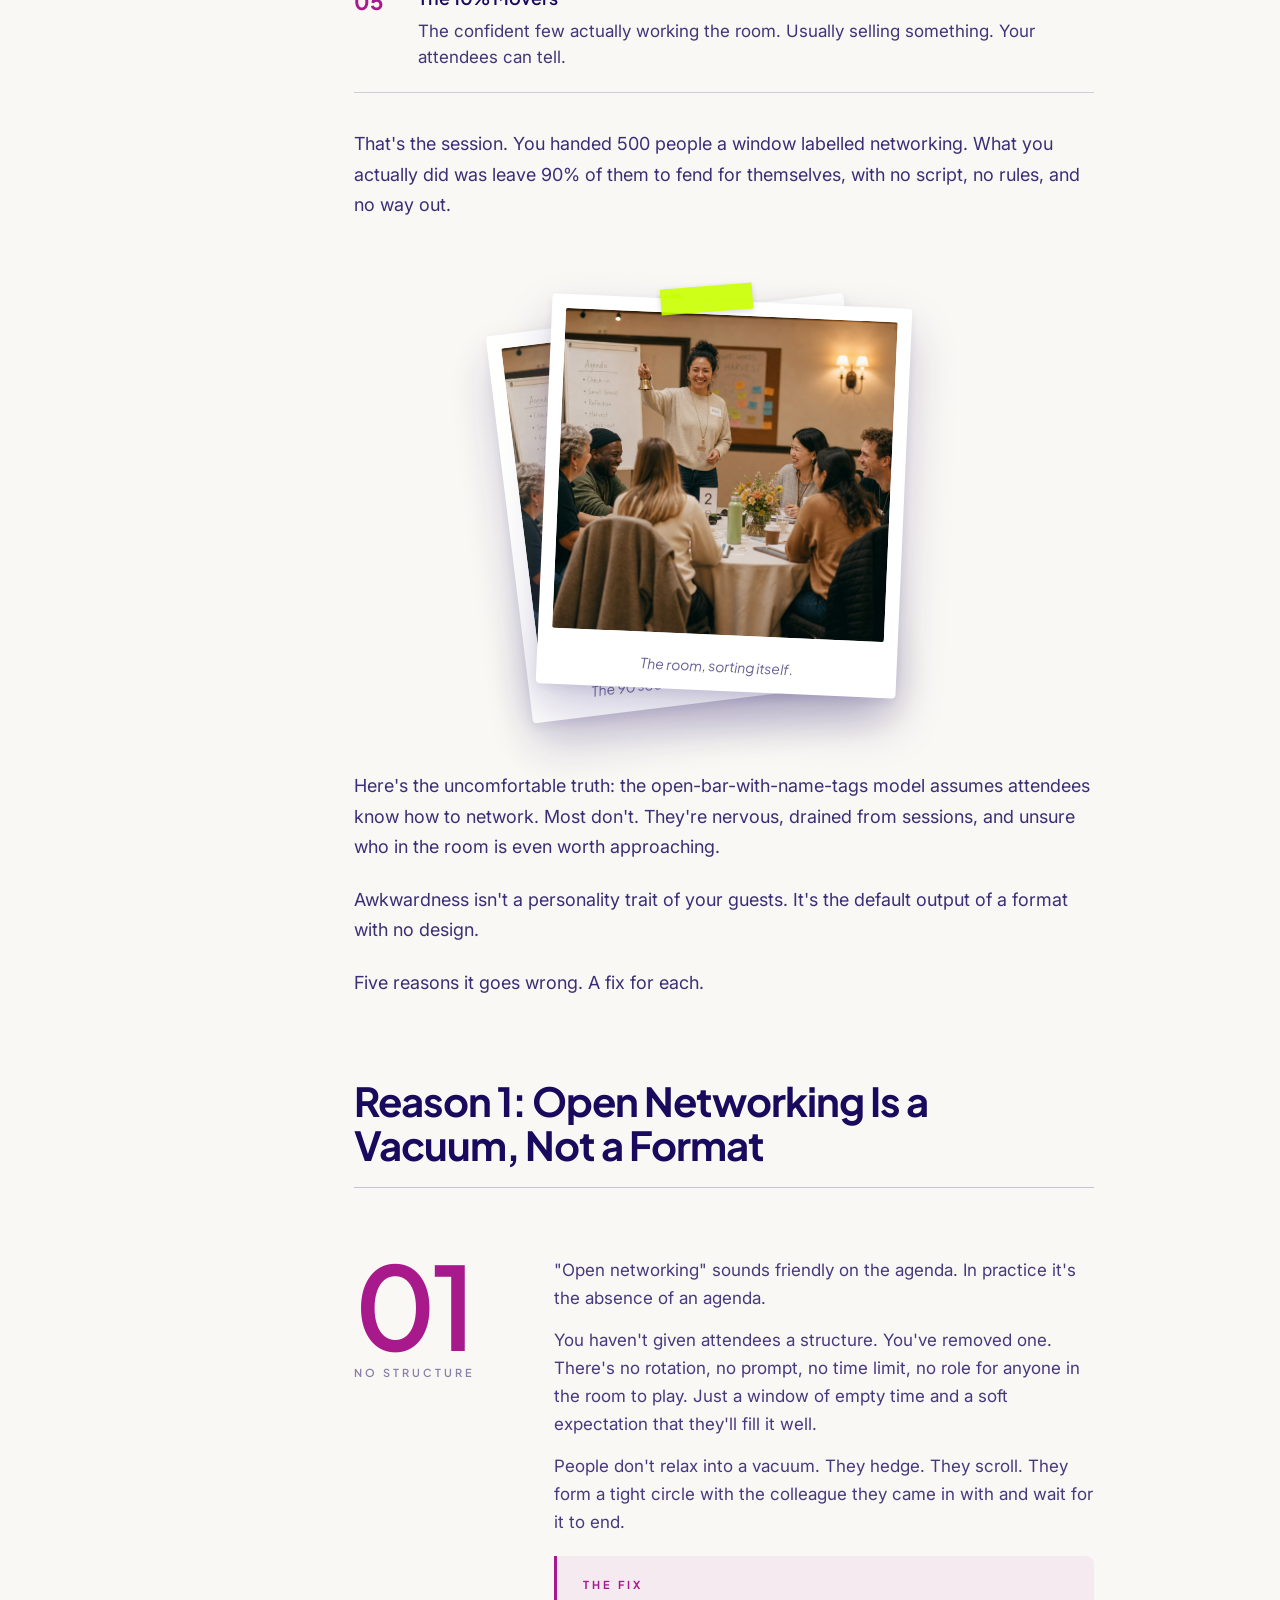
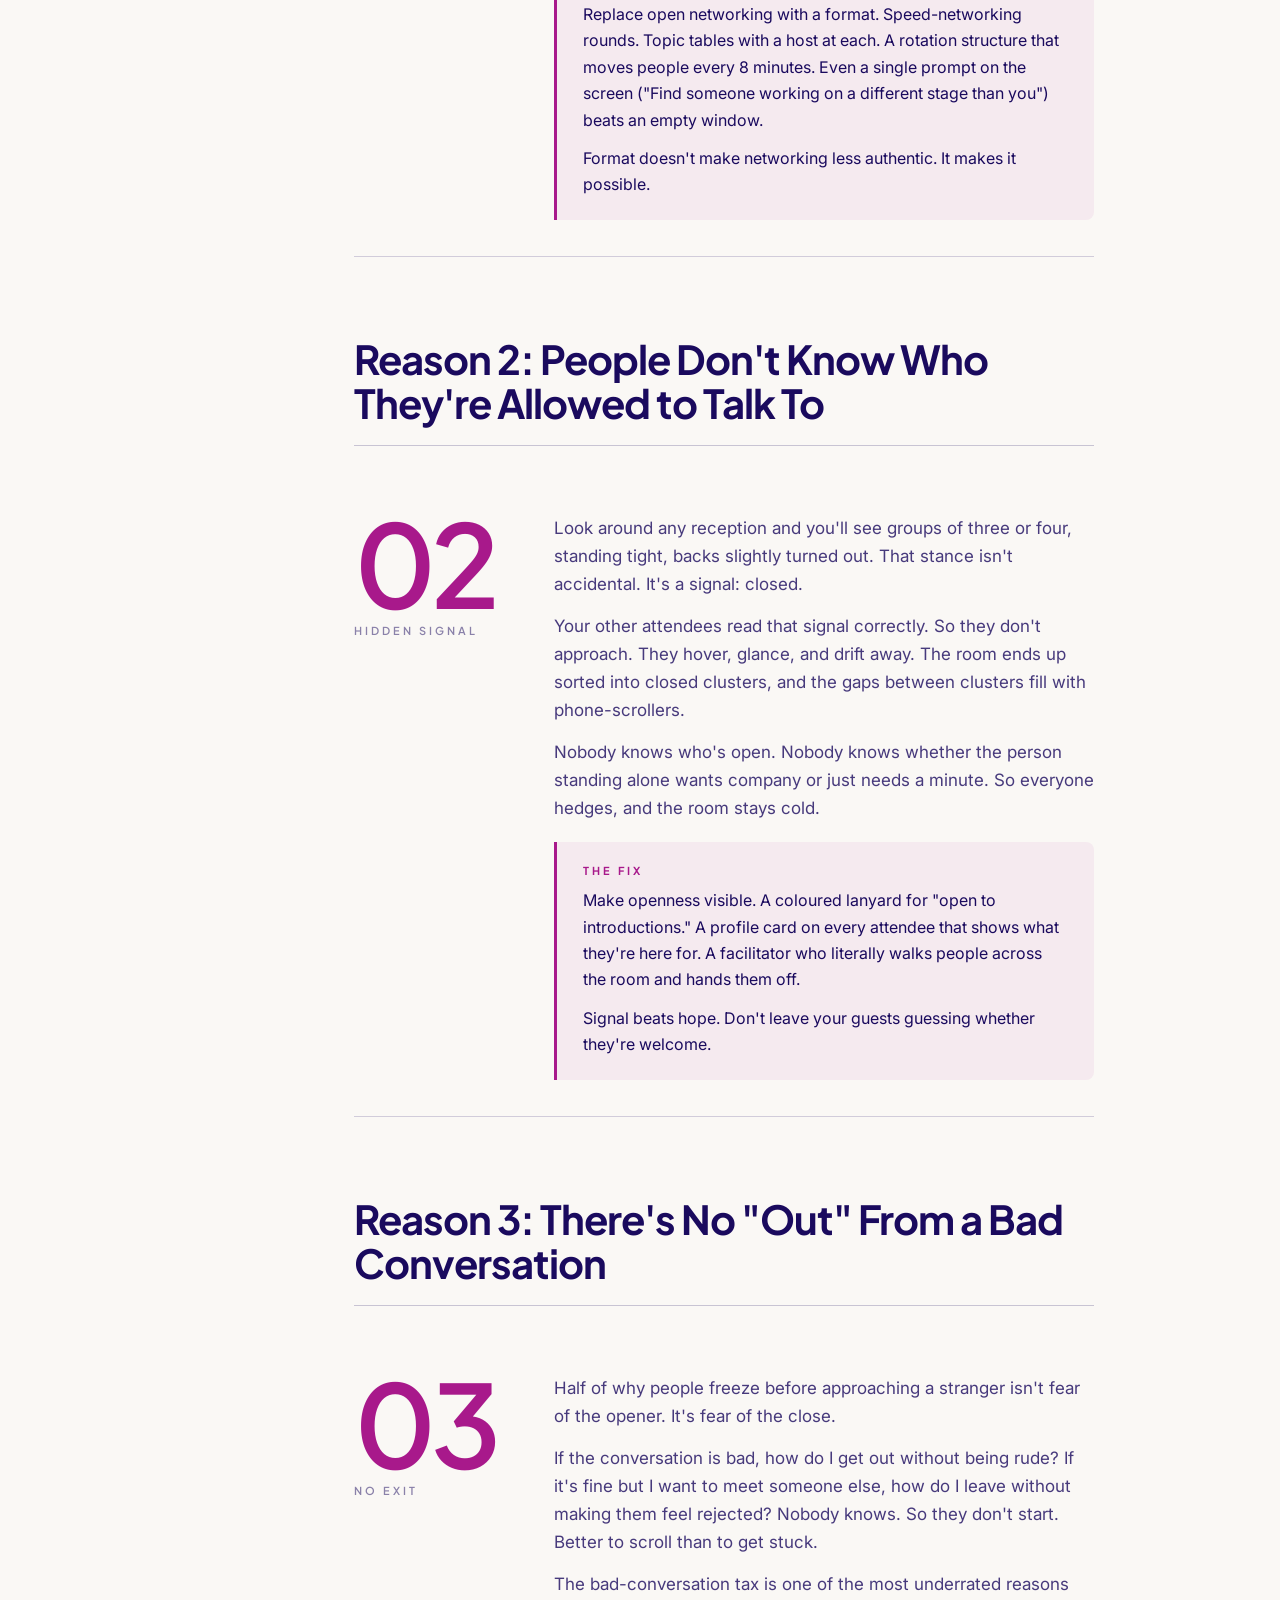
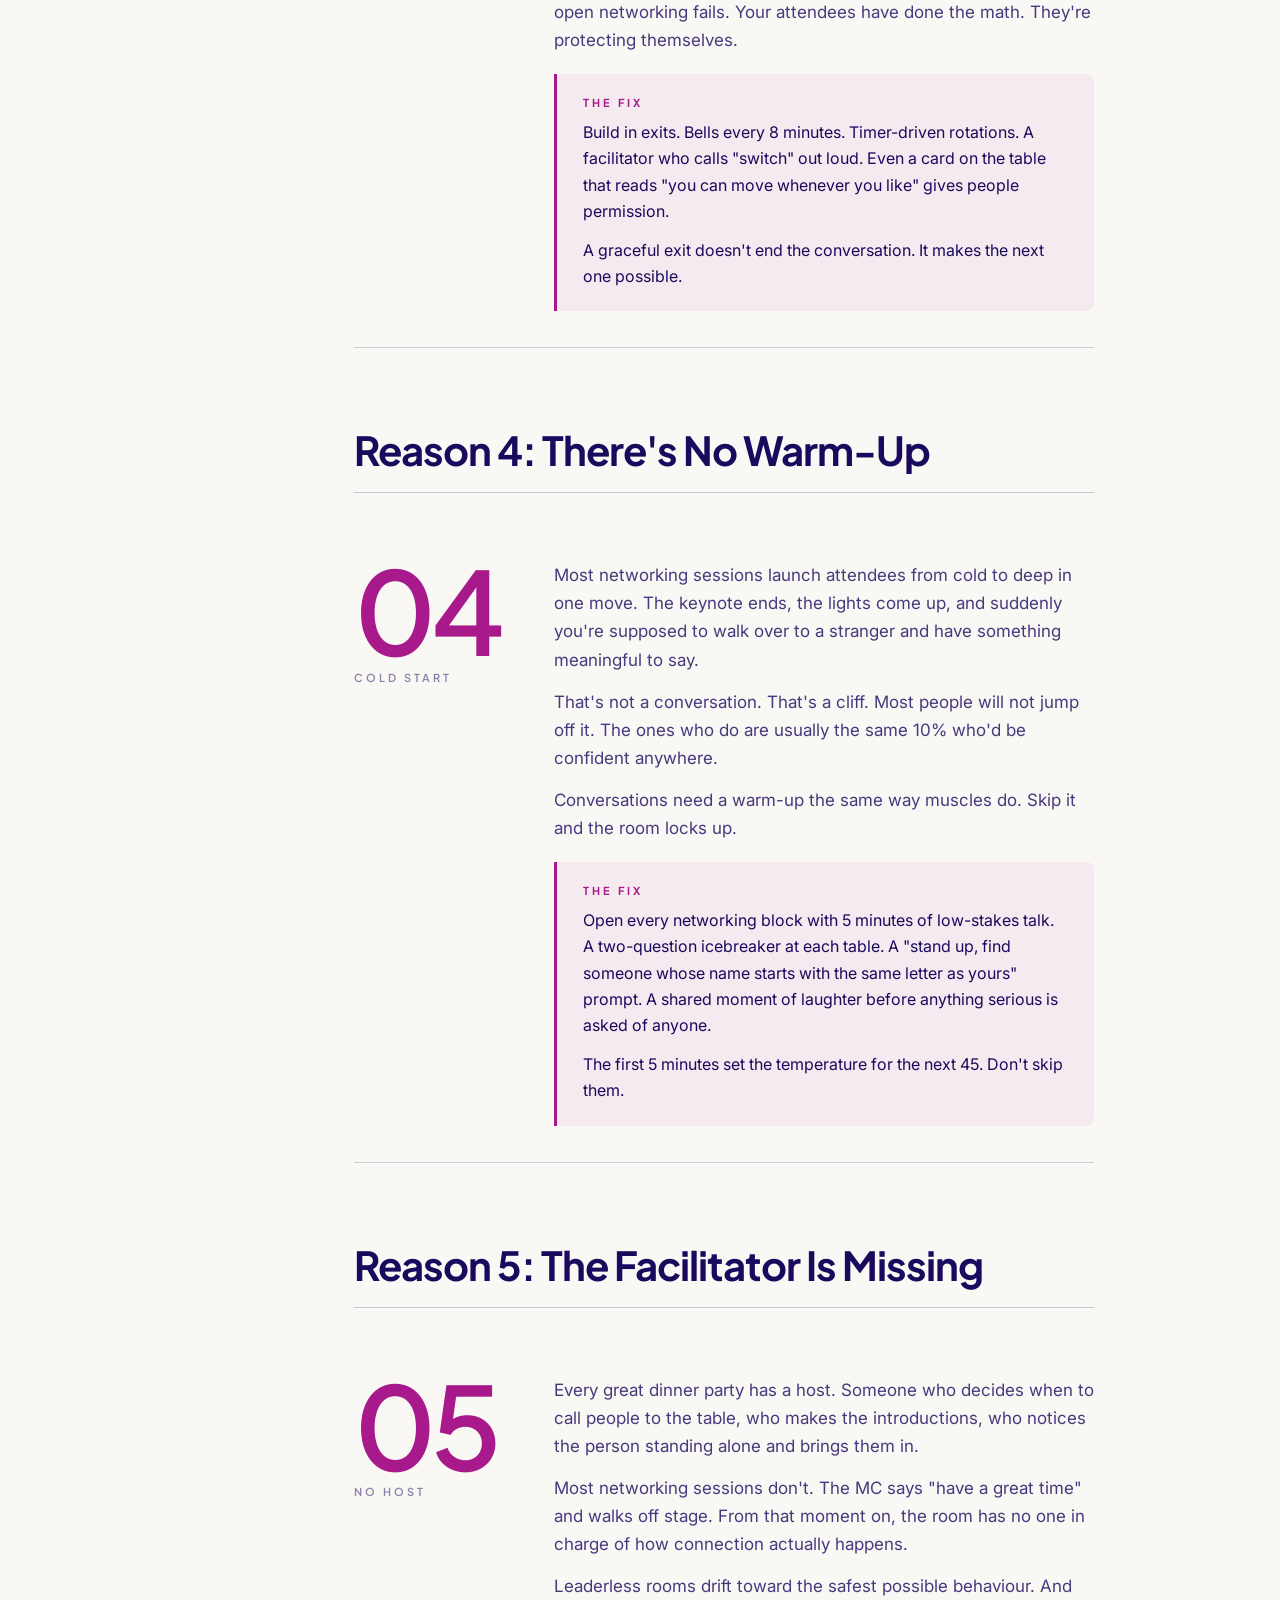
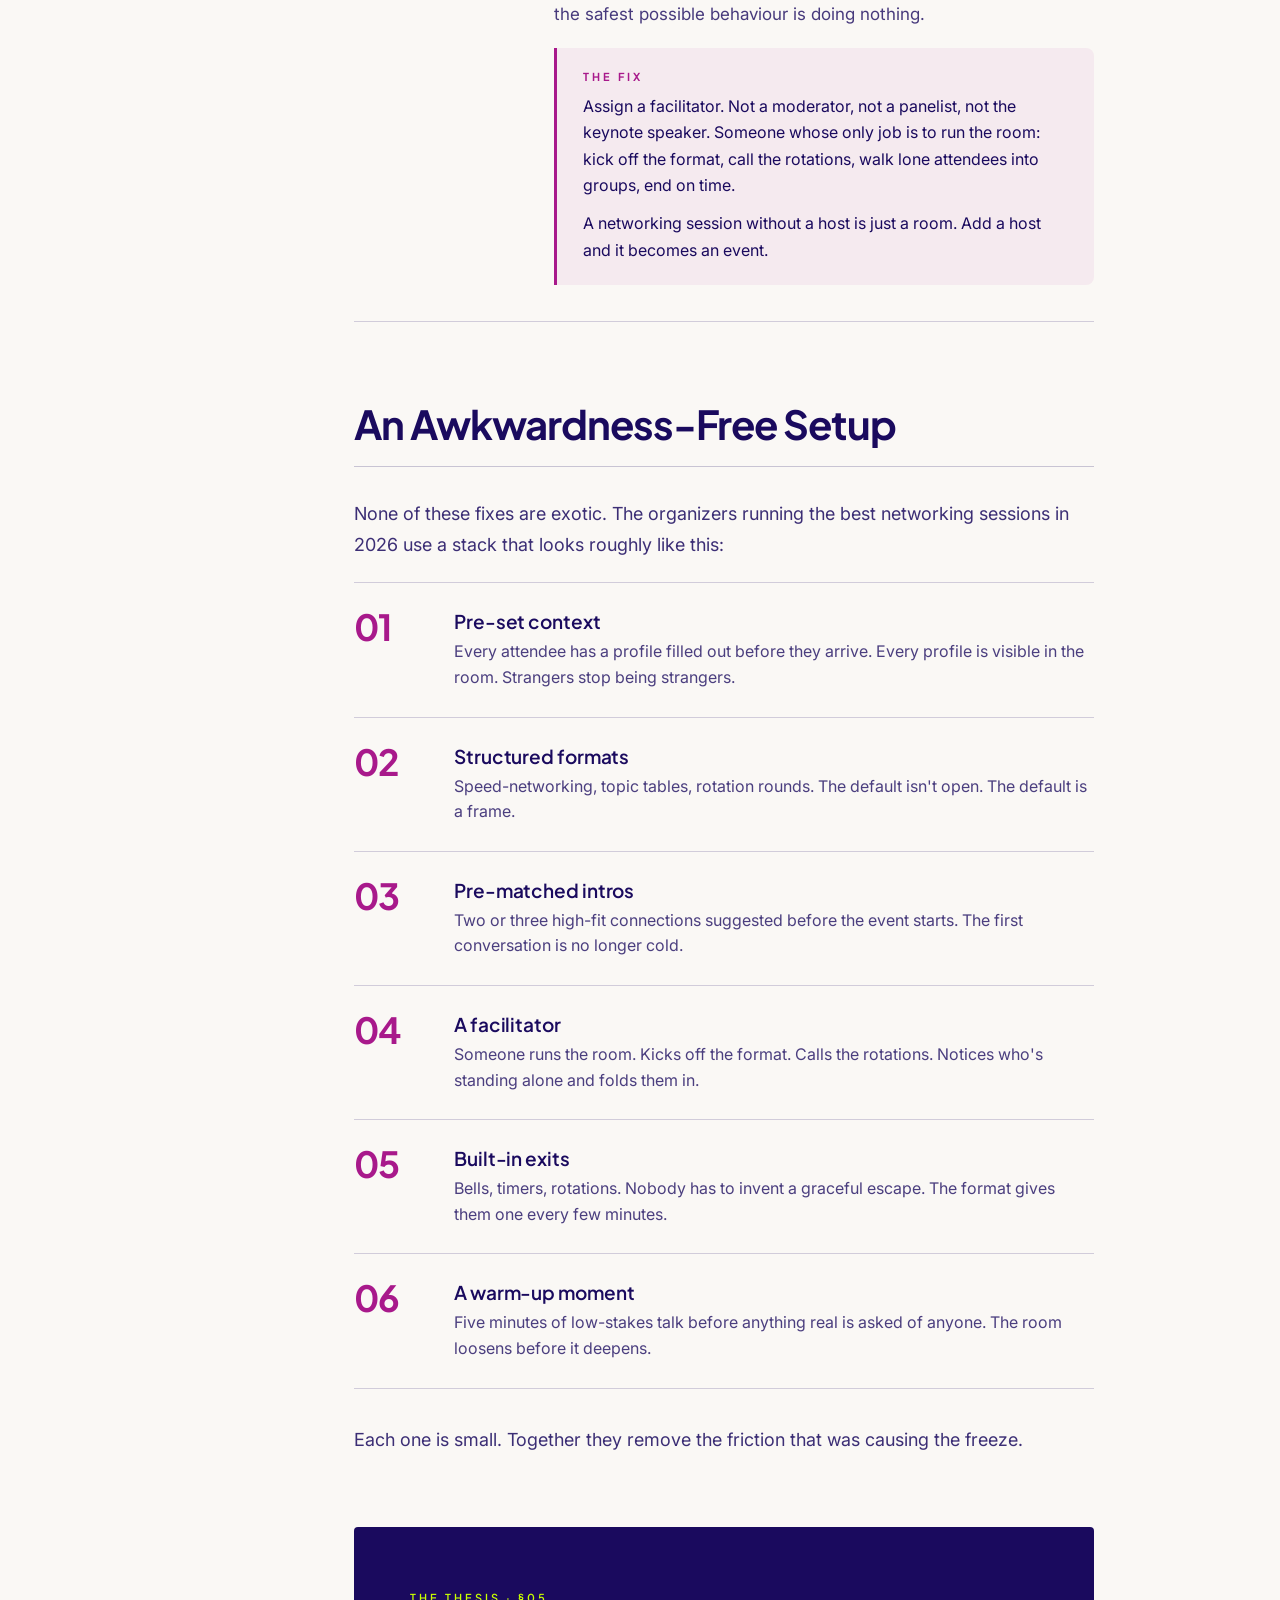
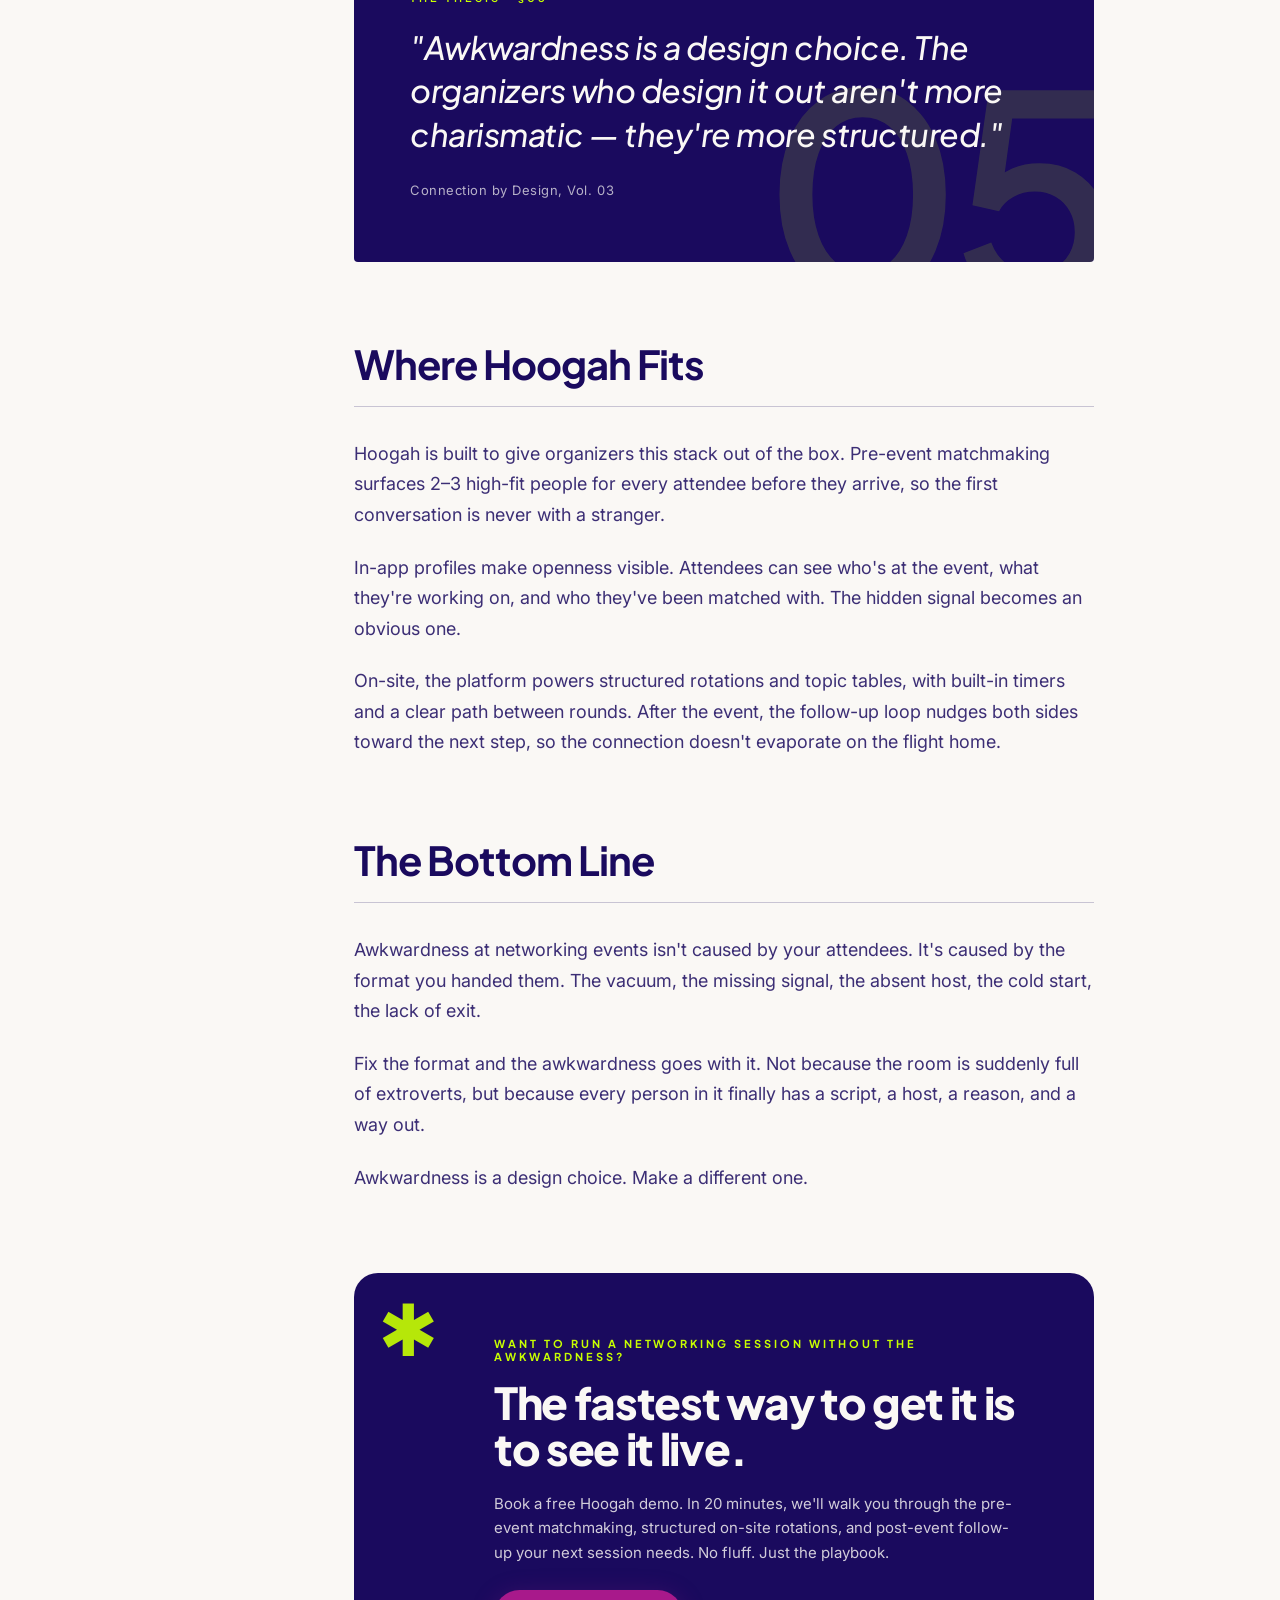
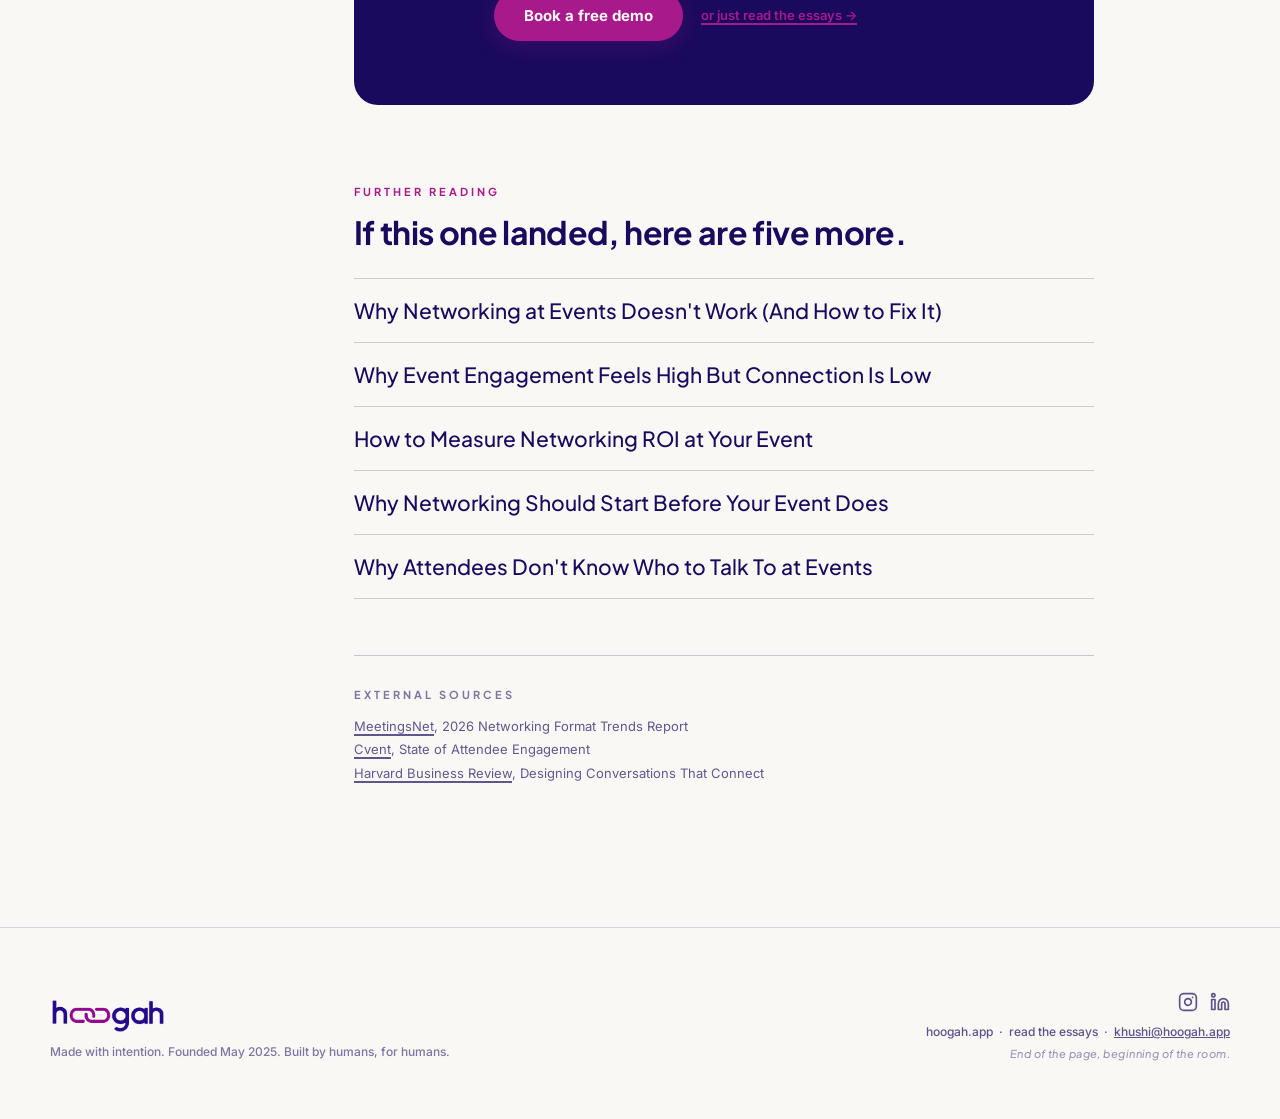
==== commit a5cd8bf9: "blog-3: swap hero + section images to local blog-hero-3 / blog-img-3" ====
--- a/blog-drafts/blog-3-facilitate-networking-without-awkwardness.html
+++ b/blog-drafts/blog-3-facilitate-networking-without-awkwardness.html
@@ -92,7 +92,7 @@
   .hero { position: relative; isolation: isolate; overflow: hidden; min-height: 100svh; background: var(--navy); color: var(--cream); padding: 130px 20px 80px; display: flex; align-items: center; }
   .hero::before {
     content: ''; position: absolute; inset: 0; z-index: -2;
-    background-image: url('https://images.unsplash.com/photo-1540575467063-178a50c2df87?auto=format&fit=crop&w=2400&q=80');
+    background-image: url('images/blog-hero-3.png');
     background-size: cover; background-position: center;
   }
   .hero::after {
@@ -580,11 +580,11 @@
       <div class="polaroid-wrap">
         <div class="polaroid-stack">
           <figure class="polaroid back" aria-hidden="true">
-            <img src="https://images.unsplash.com/photo-1556761175-5973dc0f32e7?auto=format&fit=crop&w=900&q=80" alt="">
+            <img src="images/blog-img-3.png" alt="">
             <figcaption>The 90 seconds nobody talks about.</figcaption>
           </figure>
           <figure class="polaroid front">
-            <img src="https://images.unsplash.com/photo-1556761175-5973dc0f32e7?auto=format&fit=crop&w=900&q=80" alt="Attendees standing frozen at a networking reception">
+            <img src="images/blog-img-3.png" alt="Attendees standing frozen at a networking reception">
             <figcaption>The room, sorting itself.</figcaption>
           </figure>
         </div>
